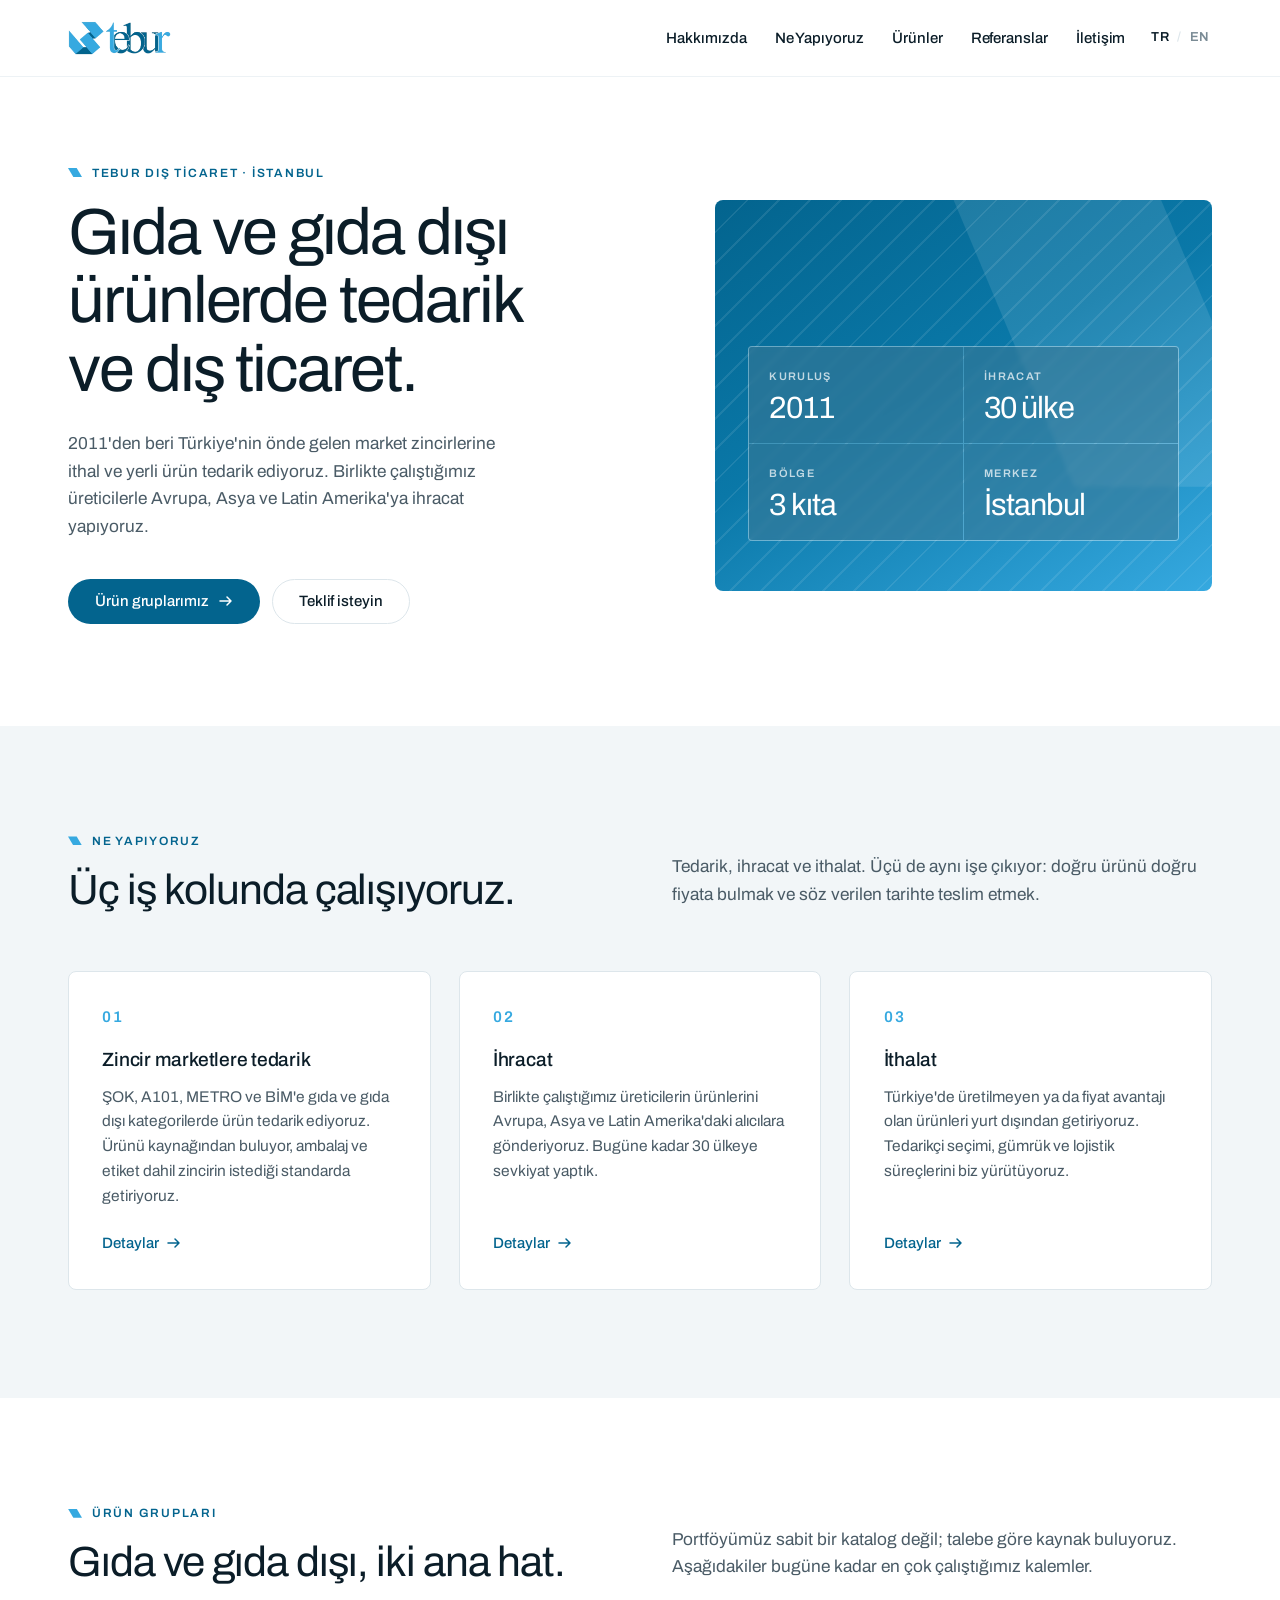
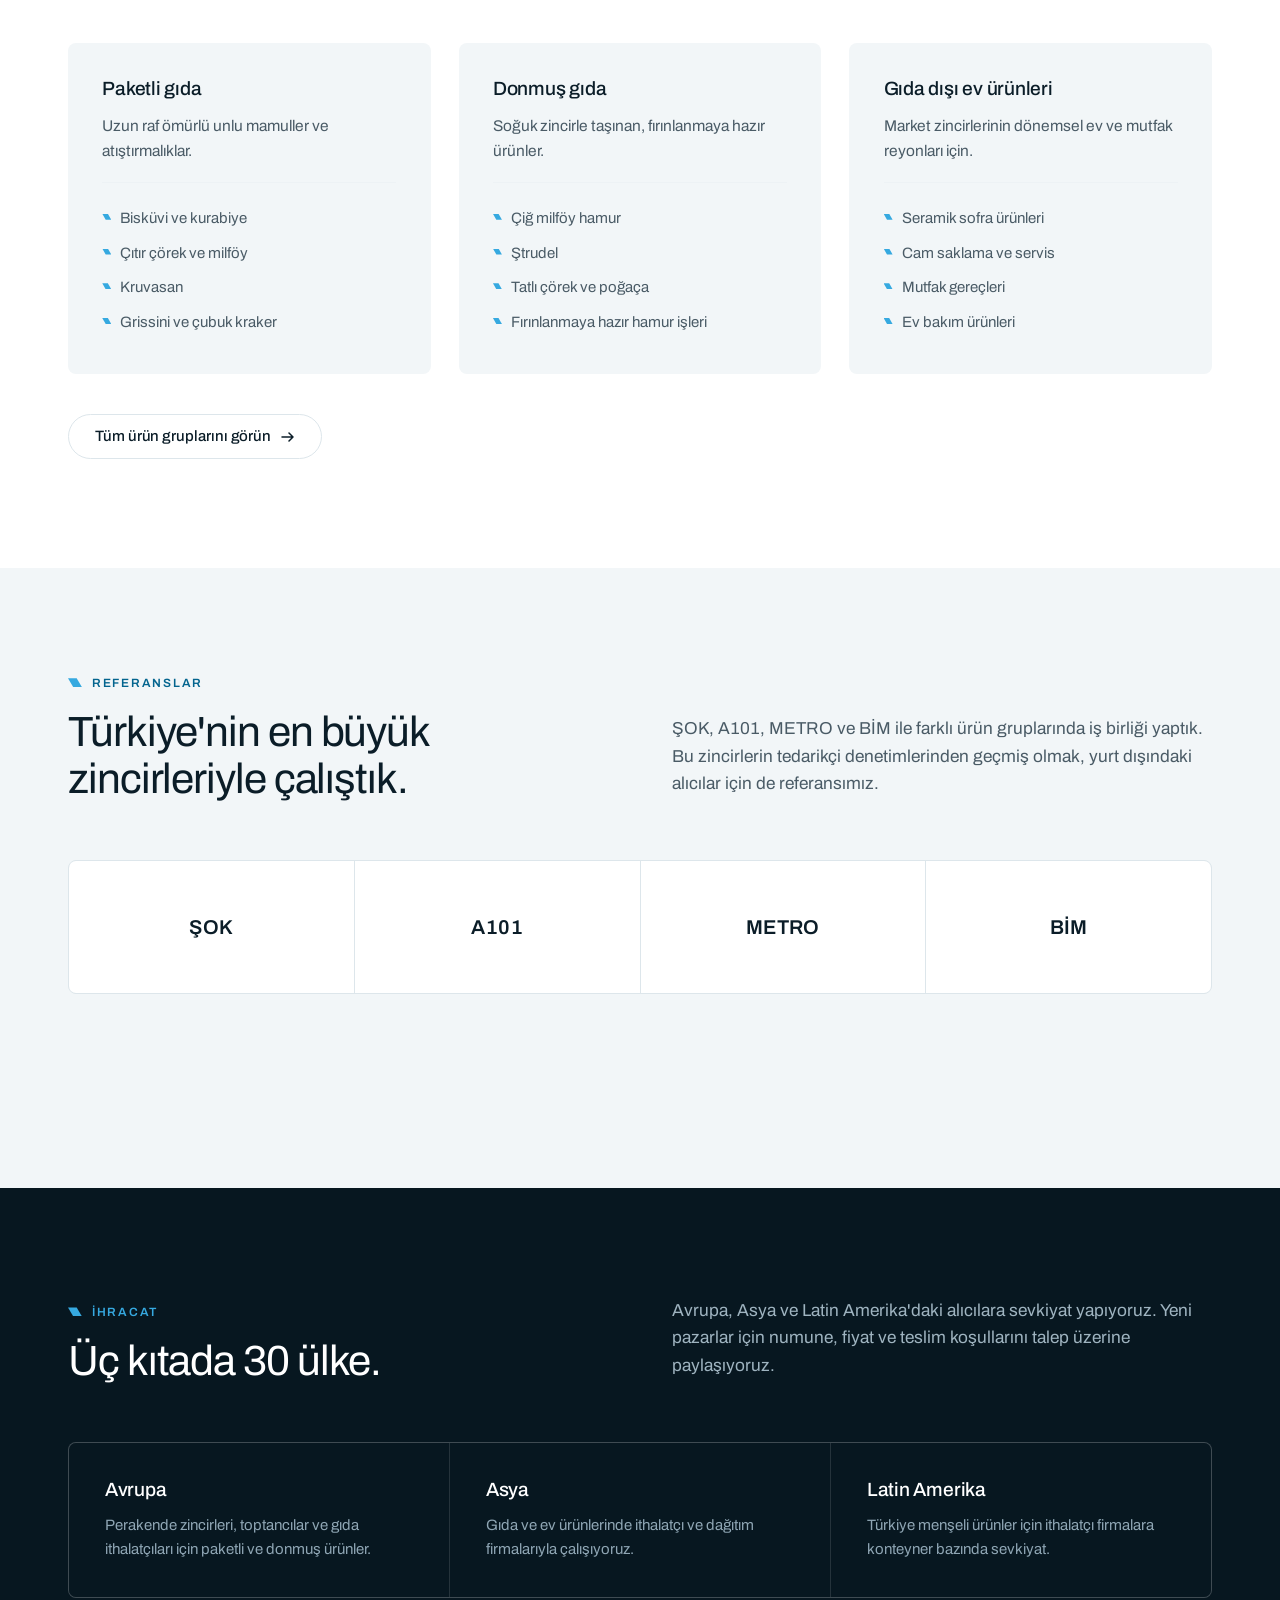
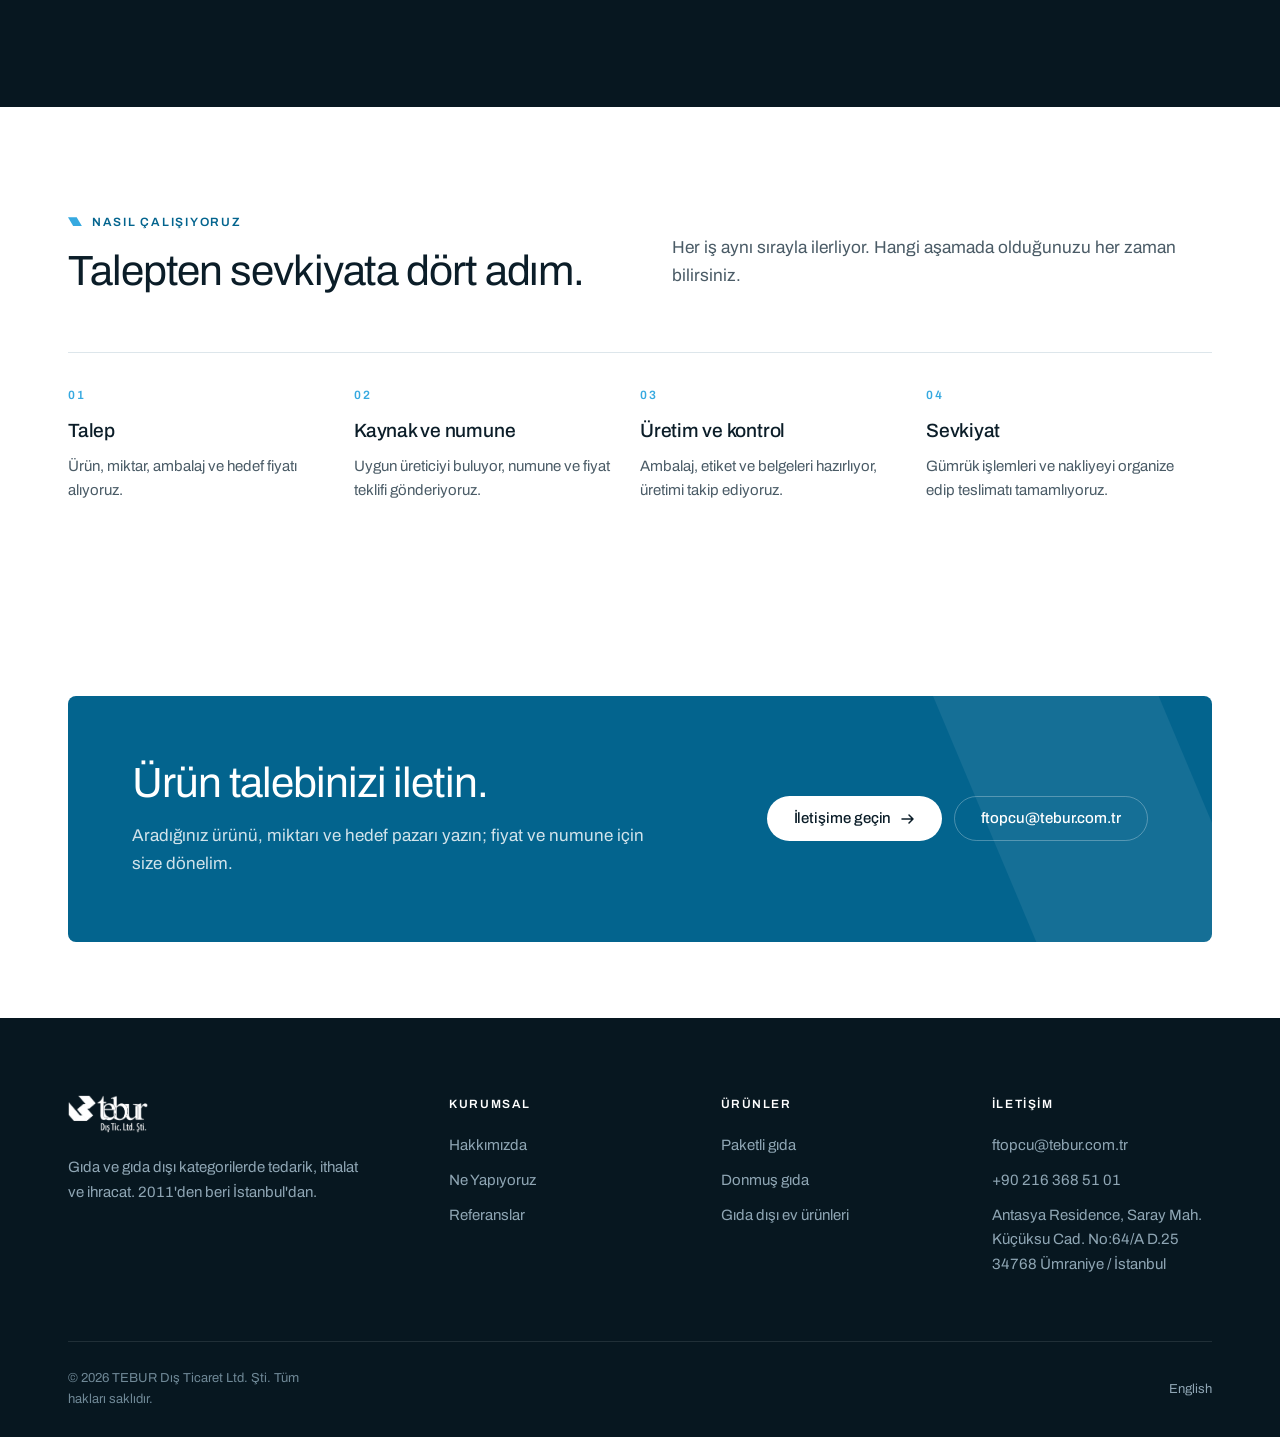
==== index.html @ 94c121f2 "TEBUR Dış Ticaret kurumsal web sitesi Türkçe ve İngilizce, 12 sayfalık statik site.  Co-Authored-By:" ====
<!DOCTYPE html>
<html lang="tr">
<head>
<meta charset="utf-8">
<meta name="viewport" content="width=device-width, initial-scale=1">
<title>TEBUR Dış Ticaret | Gıda ve Gıda Dışı Ürünlerde Tedarik ve İhracat</title>
<meta name="description" content="2011'den beri Türkiye'nin önde gelen market zincirlerine gıda ve gıda dışı ürün tedarik ediyor, üç kıtada 30 ülkeye ihracat yapıyoruz.">
<link rel="canonical" href="https://www.tebur.com.tr/">
<link rel="alternate" hreflang="tr" href="https://www.tebur.com.tr/">
<link rel="alternate" hreflang="en" href="https://www.tebur.com.tr/en/">
<link rel="alternate" hreflang="x-default" href="https://www.tebur.com.tr/">
<meta name="robots" content="index, follow">
<meta name="theme-color" content="#03648E">

<meta property="og:type" content="website">
<meta property="og:locale" content="tr_TR">
<meta property="og:locale:alternate" content="en_US">
<meta property="og:site_name" content="TEBUR Dış Ticaret">
<meta property="og:title" content="TEBUR Dış Ticaret | Gıda ve Gıda Dışı Ürünlerde Tedarik ve İhracat">
<meta property="og:description" content="Market zincirlerine ithal ve yerli ürün tedariki, üç kıtada 30 ülkeye ihracat.">
<meta property="og:url" content="https://www.tebur.com.tr/">
<meta property="og:image" content="https://www.tebur.com.tr/assets/img/mark.png">
<meta name="twitter:card" content="summary">

<link rel="icon" href="assets/img/favicon-32.png" sizes="32x32" type="image/png">
<link rel="apple-touch-icon" href="assets/img/apple-touch-icon.png">

<link rel="preconnect" href="https://fonts.googleapis.com">
<link rel="preconnect" href="https://fonts.gstatic.com" crossorigin>
<link href="https://fonts.googleapis.com/css2?family=Archivo:wght@300;400;500;600&display=swap" rel="stylesheet">
<link rel="stylesheet" href="assets/css/style.css">

<script type="application/ld+json">
{
  "@context": "https://schema.org",
  "@type": "Organization",
  "name": "TEBUR Dış Ticaret Ltd. Şti.",
  "alternateName": "TEBUR",
  "url": "https://www.tebur.com.tr/",
  "logo": "https://www.tebur.com.tr/assets/img/logo.png",
  "foundingDate": "2011",
  "description": "Gıda ve gıda dışı kategorilerde tedarik, ithalat ve ihracat yapan dış ticaret şirketi.",
  "email": "ftopcu@tebur.com.tr",
  "telephone": "+90 216 368 51 01",
  "faxNumber": "+90 216 368 51 02",
  "address": {
    "@type": "PostalAddress",
    "streetAddress": "Antasya Residence, Saray Mah. Küçüksu Cad. No:64/A D.25",
    "addressLocality": "Ümraniye",
    "addressRegion": "İstanbul",
    "postalCode": "34768",
    "addressCountry": "TR"
  },
  "areaServed": ["Europe", "Asia", "Latin America", "Turkey"],
  "knowsLanguage": ["tr", "en"]
}
</script>
</head>
<body>
<a class="skip-link" href="#main">İçeriğe geç</a>

<header class="site-header">
  <div class="container site-header__inner">
    <a class="brand" href="index.html" aria-label="TEBUR Dış Ticaret — ana sayfa">
      <img src="assets/img/logo-header.png" alt="TEBUR Dış Ticaret Ltd. Şti." width="793" height="262">
    </a>

    <nav class="nav" id="site-nav" aria-label="Ana menü">
      <ul class="nav__list">
        <li><a href="hakkimizda.html">Hakkımızda</a></li>
        <li><a href="ne-yapiyoruz.html">Ne Yapıyoruz</a></li>
        <li><a href="urunler.html">Ürünler</a></li>
        <li><a href="referanslar.html">Referanslar</a></li>
        <li><a href="iletisim.html">İletişim</a></li>
      </ul>
    </nav>

    <div class="header-actions">
      <div class="lang-switch">
        <a href="index.html" aria-current="true" hreflang="tr">TR</a>
        <span aria-hidden="true">/</span>
        <a href="en/index.html" hreflang="en">EN</a>
      </div>
      <button class="nav-toggle" type="button" aria-expanded="false" aria-controls="site-nav" aria-label="Menüyü aç">
        <span class="nav-toggle__bars" aria-hidden="true"></span>
      </button>
    </div>
  </div>
</header>

<main id="main">

  <!-- Hero: firmanın ne yaptığı tek cümlede + temel rakamlar -->
  <section class="hero">
    <div class="container hero__grid">
      <div>
        <p class="eyebrow">TEBUR Dış Ticaret · İstanbul</p>
        <h1 class="display hero__title">Gıda ve gıda dışı ürünlerde tedarik ve dış ticaret.</h1>
        <p class="lead hero__text">2011'den beri Türkiye'nin önde gelen market zincirlerine ithal ve yerli ürün tedarik ediyoruz. Birlikte çalıştığımız üreticilerle Avrupa, Asya ve Latin Amerika'ya ihracat yapıyoruz.</p>
        <div class="btn-row hero__actions">
          <a class="btn btn--primary" href="urunler.html">Ürün gruplarımız
            <svg width="14" height="14" viewBox="0 0 14 14" fill="none" aria-hidden="true"><path d="M1 7h11M8 3l4 4-4 4" stroke="currentColor" stroke-width="1.5" stroke-linecap="round" stroke-linejoin="round"/></svg>
          </a>
          <a class="btn btn--ghost" href="iletisim.html">Teklif isteyin</a>
        </div>
      </div>

      <div class="hero__panel">
        <div class="hero__panel-content">
          <dl class="panel-stats">
            <div><dt>Kuruluş</dt><dd>2011</dd></div>
            <div><dt>İhracat</dt><dd>30 ülke</dd></div>
            <div><dt>Bölge</dt><dd>3 kıta</dd></div>
            <div><dt>Merkez</dt><dd>İstanbul</dd></div>
          </dl>
        </div>
      </div>
    </div>
  </section>

  <!-- Ne yapıyoruz: iş modelini netleştirir -->
  <section class="section section--mist">
    <div class="container">
      <div class="split reveal">
        <div>
          <p class="eyebrow">Ne yapıyoruz</p>
          <h2 class="h2">Üç iş kolunda çalışıyoruz.</h2>
        </div>
        <p class="lead">Tedarik, ihracat ve ithalat. Üçü de aynı işe çıkıyor: doğru ürünü doğru fiyata bulmak ve söz verilen tarihte teslim etmek.</p>
      </div>

      <div class="grid grid--3 mt-xl reveal">
        <article class="card">
          <p class="card__index">01</p>
          <h3 class="h3">Zincir marketlere tedarik</h3>
          <p>ŞOK, A101, METRO ve BİM'e gıda ve gıda dışı kategorilerde ürün tedarik ediyoruz. Ürünü kaynağından buluyor, ambalaj ve etiket dahil zincirin istediği standarda getiriyoruz.</p>
          <a class="link-arrow" href="ne-yapiyoruz.html">Detaylar
            <svg width="14" height="14" viewBox="0 0 14 14" fill="none" aria-hidden="true"><path d="M1 7h11M8 3l4 4-4 4" stroke="currentColor" stroke-width="1.5" stroke-linecap="round" stroke-linejoin="round"/></svg>
          </a>
        </article>

        <article class="card">
          <p class="card__index">02</p>
          <h3 class="h3">İhracat</h3>
          <p>Birlikte çalıştığımız üreticilerin ürünlerini Avrupa, Asya ve Latin Amerika'daki alıcılara gönderiyoruz. Bugüne kadar 30 ülkeye sevkiyat yaptık.</p>
          <a class="link-arrow" href="ne-yapiyoruz.html">Detaylar
            <svg width="14" height="14" viewBox="0 0 14 14" fill="none" aria-hidden="true"><path d="M1 7h11M8 3l4 4-4 4" stroke="currentColor" stroke-width="1.5" stroke-linecap="round" stroke-linejoin="round"/></svg>
          </a>
        </article>

        <article class="card">
          <p class="card__index">03</p>
          <h3 class="h3">İthalat</h3>
          <p>Türkiye'de üretilmeyen ya da fiyat avantajı olan ürünleri yurt dışından getiriyoruz. Tedarikçi seçimi, gümrük ve lojistik süreçlerini biz yürütüyoruz.</p>
          <a class="link-arrow" href="ne-yapiyoruz.html">Detaylar
            <svg width="14" height="14" viewBox="0 0 14 14" fill="none" aria-hidden="true"><path d="M1 7h11M8 3l4 4-4 4" stroke="currentColor" stroke-width="1.5" stroke-linecap="round" stroke-linejoin="round"/></svg>
          </a>
        </article>
      </div>
    </div>
  </section>

  <!-- Ürün grupları: "ne satıyorsunuz" sorusunun cevabı -->
  <section class="section">
    <div class="container">
      <div class="split reveal">
        <div>
          <p class="eyebrow">Ürün grupları</p>
          <h2 class="h2">Gıda ve gıda dışı, iki ana hat.</h2>
        </div>
        <p class="lead">Portföyümüz sabit bir katalog değil; talebe göre kaynak buluyoruz. Aşağıdakiler bugüne kadar en çok çalıştığımız kalemler.</p>
      </div>

      <div class="grid grid--3 mt-xl reveal">
        <article class="card card--flat">
          <h3 class="h3">Paketli gıda</h3>
          <p>Uzun raf ömürlü unlu mamuller ve atıştırmalıklar.</p>
          <ul class="card__list">
            <li>Bisküvi ve kurabiye</li>
            <li>Çıtır çörek ve milföy</li>
            <li>Kruvasan</li>
            <li>Grissini ve çubuk kraker</li>
          </ul>
        </article>

        <article class="card card--flat">
          <h3 class="h3">Donmuş gıda</h3>
          <p>Soğuk zincirle taşınan, fırınlanmaya hazır ürünler.</p>
          <ul class="card__list">
            <li>Çiğ milföy hamur</li>
            <li>Ştrudel</li>
            <li>Tatlı çörek ve poğaça</li>
            <li>Fırınlanmaya hazır hamur işleri</li>
          </ul>
        </article>

        <article class="card card--flat">
          <h3 class="h3">Gıda dışı ev ürünleri</h3>
          <p>Market zincirlerinin dönemsel ev ve mutfak reyonları için.</p>
          <ul class="card__list">
            <li>Seramik sofra ürünleri</li>
            <li>Cam saklama ve servis</li>
            <li>Mutfak gereçleri</li>
            <li>Ev bakım ürünleri</li>
          </ul>
        </article>
      </div>

      <div class="btn-row mt-l reveal">
        <a class="btn btn--ghost" href="urunler.html">Tüm ürün gruplarını görün
          <svg width="14" height="14" viewBox="0 0 14 14" fill="none" aria-hidden="true"><path d="M1 7h11M8 3l4 4-4 4" stroke="currentColor" stroke-width="1.5" stroke-linecap="round" stroke-linejoin="round"/></svg>
        </a>
      </div>
    </div>
  </section>

  <!-- Referanslar: yabancı alıcının aradığı güven kanıtı -->
  <section class="section section--mist">
    <div class="container">
      <div class="split reveal">
        <div>
          <p class="eyebrow">Referanslar</p>
          <h2 class="h2">Türkiye'nin en büyük zincirleriyle çalıştık.</h2>
        </div>
        <p class="lead">ŞOK, A101, METRO ve BİM ile farklı ürün gruplarında iş birliği yaptık. Bu zincirlerin tedarikçi denetimlerinden geçmiş olmak, yurt dışındaki alıcılar için de referansımız.</p>
      </div>

      <!-- Logo dosyalarını assets/img/logos/ içine koyduğunuzda otomatik olarak görünür.
           Dosya yoksa markanın adı yazıyla gösterilir. -->
      <ul class="refs mt-xl reveal">
        <li><img src="assets/img/logos/sok.png" alt="ŞOK Marketler" onerror="this.hidden=true;this.nextElementSibling.hidden=false"><span class="refs__name" hidden>ŞOK</span></li>
        <li><img src="assets/img/logos/a101.png" alt="A101" onerror="this.hidden=true;this.nextElementSibling.hidden=false"><span class="refs__name" hidden>A101</span></li>
        <li><img src="assets/img/logos/metro.png" alt="METRO" onerror="this.hidden=true;this.nextElementSibling.hidden=false"><span class="refs__name" hidden>METRO</span></li>
        <li><img src="assets/img/logos/bim.png" alt="BİM" onerror="this.hidden=true;this.nextElementSibling.hidden=false"><span class="refs__name" hidden>BİM</span></li>
      </ul>

      <div class="btn-row mt-l reveal">
        <a class="btn btn--ghost" href="referanslar.html">Referanslarımız
          <svg width="14" height="14" viewBox="0 0 14 14" fill="none" aria-hidden="true"><path d="M1 7h11M8 3l4 4-4 4" stroke="currentColor" stroke-width="1.5" stroke-linecap="round" stroke-linejoin="round"/></svg>
        </a>
      </div>
    </div>
  </section>

  <!-- İhracat: coğrafi kapsam -->
  <section class="section section--night">
    <div class="container">
      <div class="split reveal">
        <div>
          <p class="eyebrow">İhracat</p>
          <h2 class="h2">Üç kıtada 30 ülke.</h2>
        </div>
        <p class="lead" style="color:#9FB4C0">Avrupa, Asya ve Latin Amerika'daki alıcılara sevkiyat yapıyoruz. Yeni pazarlar için numune, fiyat ve teslim koşullarını talep üzerine paylaşıyoruz.</p>
      </div>

      <ul class="regions mt-xl reveal">
        <li>
          <h3 class="h3">Avrupa</h3>
          <p>Perakende zincirleri, toptancılar ve gıda ithalatçıları için paketli ve donmuş ürünler.</p>
        </li>
        <li>
          <h3 class="h3">Asya</h3>
          <p>Gıda ve ev ürünlerinde ithalatçı ve dağıtım firmalarıyla çalışıyoruz.</p>
        </li>
        <li>
          <h3 class="h3">Latin Amerika</h3>
          <p>Türkiye menşeli ürünler için ithalatçı firmalara konteyner bazında sevkiyat.</p>
        </li>
      </ul>
    </div>
  </section>

  <!-- Nasıl çalışıyoruz: alıcı süreci bilmek ister -->
  <section class="section">
    <div class="container">
      <div class="split reveal">
        <div>
          <p class="eyebrow">Nasıl çalışıyoruz</p>
          <h2 class="h2">Talepten sevkiyata dört adım.</h2>
        </div>
        <p class="lead">Her iş aynı sırayla ilerliyor. Hangi aşamada olduğunuzu her zaman bilirsiniz.</p>
      </div>

      <ol class="steps mt-xl reveal">
        <li>
          <span class="steps__num">01</span>
          <h3 class="h3">Talep</h3>
          <p>Ürün, miktar, ambalaj ve hedef fiyatı alıyoruz.</p>
        </li>
        <li>
          <span class="steps__num">02</span>
          <h3 class="h3">Kaynak ve numune</h3>
          <p>Uygun üreticiyi buluyor, numune ve fiyat teklifi gönderiyoruz.</p>
        </li>
        <li>
          <span class="steps__num">03</span>
          <h3 class="h3">Üretim ve kontrol</h3>
          <p>Ambalaj, etiket ve belgeleri hazırlıyor, üretimi takip ediyoruz.</p>
        </li>
        <li>
          <span class="steps__num">04</span>
          <h3 class="h3">Sevkiyat</h3>
          <p>Gümrük işlemleri ve nakliyeyi organize edip teslimatı tamamlıyoruz.</p>
        </li>
      </ol>
    </div>
  </section>

  <!-- Kapanış: tek bir aksiyon -->
  <section class="section section--tight">
    <div class="container">
      <div class="cta reveal">
        <div>
          <h2 class="h2">Ürün talebinizi iletin.</h2>
          <p>Aradığınız ürünü, miktarı ve hedef pazarı yazın; fiyat ve numune için size dönelim.</p>
        </div>
        <div class="btn-row">
          <a class="btn btn--light" href="iletisim.html">İletişime geçin
            <svg width="14" height="14" viewBox="0 0 14 14" fill="none" aria-hidden="true"><path d="M1 7h11M8 3l4 4-4 4" stroke="currentColor" stroke-width="1.5" stroke-linecap="round" stroke-linejoin="round"/></svg>
          </a>
          <a class="btn btn--outline-light" href="mailto:ftopcu@tebur.com.tr">ftopcu@tebur.com.tr</a>
        </div>
      </div>
    </div>
  </section>

</main>

<footer class="site-footer">
  <div class="container">
    <div class="site-footer__grid">
      <div>
        <img class="footer-logo" src="assets/img/logo-white.png" alt="TEBUR Dış Ticaret Ltd. Şti." width="793" height="376">
        <p>Gıda ve gıda dışı kategorilerde tedarik, ithalat ve ihracat. 2011'den beri İstanbul'dan.</p>
      </div>

      <div>
        <h2>Kurumsal</h2>
        <ul class="footer-links">
          <li><a href="hakkimizda.html">Hakkımızda</a></li>
          <li><a href="ne-yapiyoruz.html">Ne Yapıyoruz</a></li>
          <li><a href="referanslar.html">Referanslar</a></li>
        </ul>
      </div>

      <div>
        <h2>Ürünler</h2>
        <ul class="footer-links">
          <li><a href="urunler.html#paketli-gida">Paketli gıda</a></li>
          <li><a href="urunler.html#donmus-gida">Donmuş gıda</a></li>
          <li><a href="urunler.html#gida-disi">Gıda dışı ev ürünleri</a></li>
        </ul>
      </div>

      <div>
        <h2>İletişim</h2>
        <ul class="footer-links">
          <li><a href="mailto:ftopcu@tebur.com.tr">ftopcu@tebur.com.tr</a></li>
          <li><a href="tel:+902163685101">+90 216 368 51 01</a></li>
          <li>Antasya Residence, Saray Mah.<br>Küçüksu Cad. No:64/A D.25<br>34768 Ümraniye / İstanbul</li>
        </ul>
      </div>
    </div>

    <div class="site-footer__bottom">
      <p>© <span id="yil">2026</span> TEBUR Dış Ticaret Ltd. Şti. Tüm hakları saklıdır.</p>
      <p><a href="en/index.html" hreflang="en" style="color:#8FA6B4">English</a></p>
    </div>
  </div>
</footer>

<script src="assets/js/main.js" defer></script>
<script>document.getElementById('yil').textContent = new Date().getFullYear();</script>
</body>
</html>
---- assets/css/style.css ----
/* ==========================================================================
   TEBUR Dış Ticaret — kurumsal web sitesi
   Tasarım sistemi / design system
   ========================================================================== */

/* --- Tokens ------------------------------------------------------------- */

:root {
  /* Marka renkleri logodan alınmıştır */
  --blue:      #36A9E0;   /* logo açık mavi */
  --deep:      #03648E;   /* logo koyu mavi */
  --deep-dark: #024E6F;
  --blue-soft: #E8F4FB;

  --ink:    #0B1D28;
  --body:   #4A5B66;
  --muted:  #7A8B95;

  --paper:  #FFFFFF;
  --mist:   #F2F6F8;
  --line:   #DDE6EB;
  --line-2: #EDF2F5;
  --night:  #071720;
  --night-2:#0E2532;

  --container: 1240px;
  --gutter: clamp(20px, 5vw, 48px);
  --section-y: clamp(72px, 8.5vw, 128px);

  --radius: 4px;
  --radius-lg: 8px;

  --ease: cubic-bezier(0.22, 0.61, 0.36, 1);
}

/* --- Reset -------------------------------------------------------------- */

*, *::before, *::after { box-sizing: border-box; }

html {
  -webkit-text-size-adjust: 100%;
  scroll-behavior: smooth;
  scroll-padding-top: 96px;
}

body {
  margin: 0;
  background: var(--paper);
  color: var(--body);
  font-family: 'Archivo', 'Helvetica Neue', Helvetica, Arial, sans-serif;
  font-size: 1.0625rem;
  line-height: 1.65;
  font-weight: 400;
  -webkit-font-smoothing: antialiased;
  -moz-osx-font-smoothing: grayscale;
  font-variant-numeric: tabular-nums;
}

img, svg, video { max-width: 100%; height: auto; display: block; }
[hidden] { display: none !important; }

h1, h2, h3, h4 {
  color: var(--ink);
  font-weight: 400;
  margin: 0;
  text-wrap: balance;
}

p { margin: 0; }
ul, ol { margin: 0; padding: 0; }

a { color: var(--deep); text-decoration: none; }
a:hover { color: var(--deep-dark); }

:focus-visible {
  outline: 2px solid var(--deep);
  outline-offset: 3px;
  border-radius: 2px;
}

::selection { background: var(--blue); color: #fff; }

.visually-hidden {
  position: absolute; width: 1px; height: 1px;
  padding: 0; margin: -1px; overflow: hidden;
  clip: rect(0 0 0 0); white-space: nowrap; border: 0;
}

.skip-link {
  position: absolute; left: var(--gutter); top: -100px;
  z-index: 200; background: var(--deep); color: #fff;
  padding: 12px 20px; border-radius: var(--radius);
  font-size: 0.9375rem; font-weight: 500;
  transition: top 0.2s var(--ease);
}
.skip-link:focus { top: 12px; color: #fff; }

/* --- Layout ------------------------------------------------------------- */

.container {
  width: 100%;
  max-width: var(--container);
  margin-inline: auto;
  padding-inline: var(--gutter);
}

.container--narrow { max-width: 880px; }

.section { padding-block: var(--section-y); }
.section--tight { padding-block: clamp(56px, 6vw, 88px); }
.section--mist { background: var(--mist); }
.section--night { background: var(--night); color: #9FB4C0; }
.section--night h2, .section--night h3 { color: #fff; }

.rule {
  height: 1px; border: 0; margin: 0;
  background: linear-gradient(90deg, var(--deep), var(--blue) 55%, rgba(54,169,224,0));
}

/* --- Tipografi ---------------------------------------------------------- */

.eyebrow {
  display: flex;
  align-items: center;
  gap: 10px;
  margin: 0 0 20px;
  color: var(--deep);
  font-size: 0.75rem;
  font-weight: 600;
  letter-spacing: 0.145em;
  text-transform: uppercase;
  line-height: 1;
}
.eyebrow::before {
  content: "";
  width: 14px; height: 9px;
  background: var(--blue);
  clip-path: polygon(0 0, 62% 0, 100% 100%, 38% 100%);
  flex: none;
}
.eyebrow--center { justify-content: center; }
.section--night .eyebrow { color: var(--blue); }

.display {
  font-size: clamp(2.45rem, 5.1vw, 4.25rem);
  line-height: 1.05;
  letter-spacing: -0.032em;
  font-weight: 400;
}

.h2 {
  font-size: clamp(1.9rem, 3.3vw, 2.9rem);
  line-height: 1.13;
  letter-spacing: -0.026em;
}

.h3 {
  font-size: clamp(1.2rem, 1.5vw, 1.375rem);
  line-height: 1.3;
  letter-spacing: -0.012em;
  font-weight: 500;
}

.h4 {
  font-size: 1.0625rem;
  line-height: 1.4;
  font-weight: 600;
  letter-spacing: -0.006em;
}

.lead {
  font-size: clamp(1.0625rem, 1.35vw, 1.1875rem);
  line-height: 1.6;
  color: var(--body);
}

.prose p + p { margin-top: 1.15em; }
.prose { max-width: 68ch; }

.text-center { text-align: center; }
.mt-s  { margin-top: 16px; }
.mt-m  { margin-top: 24px; }
.mt-l  { margin-top: 40px; }
.mt-xl { margin-top: 56px; }

/* Bölüm başlığı: sola başlık, sağa açıklama */
.split {
  display: grid;
  grid-template-columns: minmax(0, 1fr) minmax(0, 1fr);
  gap: clamp(28px, 5vw, 80px);
  align-items: end;
}
.split > :last-child { padding-bottom: 6px; }
/* Sağ sütun uzun metinse başlığı yukarı hizala */
.split--top { align-items: start; }
.split--top > :last-child { padding-bottom: 0; }

.intro-center {
  max-width: 760px;
  margin-inline: auto;
  text-align: center;
}

/* --- Butonlar ----------------------------------------------------------- */

.btn {
  display: inline-flex;
  align-items: center;
  gap: 10px;
  padding: 14px 26px;
  border: 1px solid transparent;
  border-radius: 999px;
  font-size: 0.9375rem;
  font-weight: 500;
  letter-spacing: -0.005em;
  line-height: 1;
  cursor: pointer;
  transition: background-color 0.22s var(--ease), color 0.22s var(--ease),
              border-color 0.22s var(--ease), transform 0.22s var(--ease);
}
.btn svg { flex: none; transition: transform 0.25s var(--ease); }
.btn:hover svg { transform: translateX(3px); }

.btn--primary { background: var(--deep); color: #fff; }
.btn--primary:hover { background: var(--deep-dark); color: #fff; }

.btn--ghost { border-color: var(--line); color: var(--ink); background: transparent; }
.btn--ghost:hover { border-color: var(--deep); color: var(--deep); }

.btn--light { background: #fff; color: var(--ink); }
.btn--light:hover { background: var(--blue-soft); color: var(--deep); }

.btn--outline-light { border-color: rgba(255,255,255,0.28); color: #fff; }
.btn--outline-light:hover { border-color: #fff; color: #fff; background: rgba(255,255,255,0.06); }

.btn-row { display: flex; flex-wrap: wrap; gap: 12px; }

.link-arrow {
  display: inline-flex;
  align-items: center;
  gap: 8px;
  font-size: 0.9375rem;
  font-weight: 500;
  color: var(--deep);
}
.link-arrow svg { transition: transform 0.25s var(--ease); }
.link-arrow:hover svg { transform: translateX(4px); }

/* --- Header ------------------------------------------------------------- */

.site-header {
  position: sticky;
  top: 0;
  z-index: 100;
  background: rgba(255,255,255,0.92);
  backdrop-filter: saturate(180%) blur(12px);
  -webkit-backdrop-filter: saturate(180%) blur(12px);
  border-bottom: 1px solid var(--line-2);
}

.site-header__inner {
  display: flex;
  align-items: center;
  gap: 24px;
  height: 76px;
}

.brand { flex: none; display: block; line-height: 0; }
.brand img { height: 34px; width: auto; }

.nav { margin-left: auto; }
.nav__list {
  display: flex;
  align-items: center;
  gap: clamp(18px, 2.2vw, 34px);
  list-style: none;
}
.nav__list a {
  position: relative;
  display: block;
  padding-block: 6px;
  color: var(--ink);
  font-size: 0.9375rem;
  font-weight: 500;
  letter-spacing: -0.005em;
}
.nav__list a::after {
  content: "";
  position: absolute;
  left: 0; right: 0; bottom: -2px;
  height: 2px;
  background: var(--blue);
  transform: scaleX(0);
  transform-origin: left;
  transition: transform 0.28s var(--ease);
}
.nav__list a:hover::after,
.nav__list a[aria-current="page"]::after { transform: scaleX(1); }
.nav__list a[aria-current="page"] { color: var(--deep); }

.header-actions {
  display: flex;
  align-items: center;
  gap: 16px;
  flex: none;
}

.lang-switch {
  display: flex;
  align-items: center;
  gap: 6px;
  font-size: 0.8125rem;
  font-weight: 600;
  letter-spacing: 0.04em;
}
.lang-switch a { color: var(--muted); padding: 4px 2px; }
.lang-switch a:hover { color: var(--deep); }
.lang-switch [aria-current="true"] { color: var(--ink); }
.lang-switch span { color: var(--line); }

.nav-toggle {
  display: none;
  width: 42px; height: 42px;
  align-items: center;
  justify-content: center;
  border: 1px solid var(--line);
  border-radius: var(--radius);
  background: transparent;
  cursor: pointer;
}
.nav-toggle__bars, .nav-toggle__bars::before, .nav-toggle__bars::after {
  display: block;
  width: 17px; height: 1.5px;
  background: var(--ink);
  transition: transform 0.28s var(--ease), opacity 0.2s var(--ease);
}
.nav-toggle__bars { position: relative; }
.nav-toggle__bars::before, .nav-toggle__bars::after { content: ""; position: absolute; left: 0; }
.nav-toggle__bars::before { top: -5.5px; }
.nav-toggle__bars::after  { top: 5.5px; }
.nav-toggle[aria-expanded="true"] .nav-toggle__bars { background: transparent; }
.nav-toggle[aria-expanded="true"] .nav-toggle__bars::before { transform: translateY(5.5px) rotate(45deg); }
.nav-toggle[aria-expanded="true"] .nav-toggle__bars::after  { transform: translateY(-5.5px) rotate(-45deg); }

/* --- Hero --------------------------------------------------------------- */

.hero {
  position: relative;
  padding-block: clamp(56px, 7vw, 104px) clamp(64px, 8vw, 112px);
  overflow: hidden;
}

.hero__grid {
  display: grid;
  grid-template-columns: minmax(0, 1.08fr) minmax(0, 0.92fr);
  gap: clamp(40px, 5vw, 72px);
  align-items: center;
}

.hero__title { max-width: 15ch; }
.hero__text { margin-top: 26px; max-width: 46ch; }
.hero__actions { margin-top: 38px; }

/* Logodaki chevron geometrisinden türetilmiş dekoratif panel */
.hero__panel {
  position: relative;
  aspect-ratio: 4 / 3.15;
  border-radius: var(--radius-lg);
  background: linear-gradient(152deg, var(--deep) 0%, #0A78A8 46%, var(--blue) 100%);
  overflow: hidden;
  display: flex;
  align-items: flex-end;
  padding: clamp(24px, 2.6vw, 38px);
}
.hero__panel::before {
  content: "";
  position: absolute;
  inset: 0;
  background-image:
    repeating-linear-gradient(135deg,
      rgba(255,255,255,0.09) 0px, rgba(255,255,255,0.09) 2px,
      rgba(255,255,255,0) 2px, rgba(255,255,255,0) 22px);
}
.hero__panel::after {
  content: "";
  position: absolute;
  right: -14%;
  top: -18%;
  width: 72%;
  aspect-ratio: 1;
  background: rgba(255,255,255,0.10);
  clip-path: polygon(0 0, 58% 0, 100% 100%, 42% 100%);
}
.hero__panel-content { position: relative; z-index: 1; width: 100%; }

.panel-stats {
  list-style: none;
  display: grid;
  grid-template-columns: repeat(2, minmax(0, 1fr));
  gap: 1px;
  background: rgba(255,255,255,0.22);
  border: 1px solid rgba(255,255,255,0.22);
  border-radius: var(--radius);
  overflow: hidden;
}
.panel-stats > div {
  background: rgba(3, 80, 116, 0.42);
  backdrop-filter: blur(2px);
  padding: 20px 20px 18px;
}
.panel-stats dt {
  font-size: 0.6875rem;
  font-weight: 600;
  letter-spacing: 0.12em;
  text-transform: uppercase;
  color: rgba(255,255,255,0.72);
}
.panel-stats dd {
  margin: 6px 0 0;
  font-size: clamp(1.5rem, 2.4vw, 2rem);
  line-height: 1.1;
  letter-spacing: -0.03em;
  color: #fff;
}

/* --- İstatistik şeridi -------------------------------------------------- */

.stat-band {
  display: grid;
  grid-template-columns: repeat(4, minmax(0, 1fr));
  border-top: 1px solid var(--line);
  border-bottom: 1px solid var(--line);
}
.stat-band > div {
  padding: clamp(28px, 3.4vw, 44px) clamp(18px, 2.4vw, 32px);
  border-left: 1px solid var(--line);
}
.stat-band > div:first-child { border-left: 0; padding-left: 0; }
.stat__value {
  display: block;
  font-size: clamp(1.9rem, 3vw, 2.6rem);
  line-height: 1;
  letter-spacing: -0.035em;
  color: var(--ink);
}
.stat__label {
  display: block;
  margin-top: 10px;
  font-size: 0.875rem;
  line-height: 1.45;
  color: var(--body);
}

/* --- Grid & kartlar ----------------------------------------------------- */

.grid { display: grid; gap: clamp(20px, 2.2vw, 28px); }
.grid--2 { grid-template-columns: repeat(2, minmax(0, 1fr)); }
.grid--3 { grid-template-columns: repeat(3, minmax(0, 1fr)); }
.grid--4 { grid-template-columns: repeat(4, minmax(0, 1fr)); }

.card {
  position: relative;
  display: flex;
  flex-direction: column;
  padding: clamp(26px, 2.6vw, 38px);
  background: var(--paper);
  border: 1px solid var(--line);
  border-radius: var(--radius-lg);
  transition: border-color 0.28s var(--ease), transform 0.28s var(--ease);
}
.card:hover { border-color: var(--blue); }
a.card:hover { transform: translateY(-3px); }
.card__index {
  font-size: 0.75rem;
  font-weight: 600;
  letter-spacing: 0.13em;
  color: var(--blue);
  margin-bottom: 18px;
}
.card .h3 { margin-bottom: 12px; }
.card p { font-size: 0.9688rem; line-height: 1.6; }
.card .link-arrow { margin-top: auto; padding-top: 22px; }

.card--flat { background: var(--mist); border-color: transparent; }
.card--flat:hover { border-color: var(--line); }

/* Ürün kategorisi listesi */
.card__list {
  list-style: none;
  margin-top: 18px;
  padding-top: 18px;
  border-top: 1px solid var(--line-2);
  font-size: 0.9375rem;
  color: var(--body);
}
.card__list li { padding: 5px 0 5px 18px; position: relative; }
.card__list li::before {
  content: "";
  position: absolute;
  left: 0; top: 13px;
  width: 9px; height: 6px;
  background: var(--blue);
  clip-path: polygon(0 0, 62% 0, 100% 100%, 38% 100%);
}

/* --- Süreç adımları ----------------------------------------------------- */

.steps {
  list-style: none;
  display: grid;
  grid-template-columns: repeat(4, minmax(0, 1fr));
  gap: 0;
  border-top: 1px solid var(--line);
}
.steps li {
  padding: 32px clamp(18px, 2vw, 30px) 8px 0;
  border-top: 2px solid transparent;
  margin-top: -1px;
  transition: border-color 0.3s var(--ease);
}
.steps li:hover { border-top-color: var(--blue); }
.steps__num {
  display: block;
  font-size: 0.75rem;
  font-weight: 600;
  letter-spacing: 0.13em;
  color: var(--blue);
  margin-bottom: 14px;
}
.steps h3 { margin-bottom: 10px; }
.steps p { font-size: 0.9375rem; line-height: 1.6; }

/* --- Referans logoları -------------------------------------------------- */

.refs {
  list-style: none;
  display: grid;
  grid-template-columns: repeat(4, minmax(0, 1fr));
  border: 1px solid var(--line);
  border-radius: var(--radius-lg);
  overflow: hidden;
  background: var(--line);
  gap: 1px;
}
.refs li {
  background: var(--paper);
  min-height: 132px;
  display: flex;
  align-items: center;
  justify-content: center;
  padding: 28px 24px;
  transition: background-color 0.28s var(--ease);
}
.refs li:hover { background: var(--mist); }
.refs img {
  max-height: 46px;
  width: auto;
  object-fit: contain;
  filter: grayscale(1);
  opacity: 0.72;
  transition: filter 0.28s var(--ease), opacity 0.28s var(--ease);
}
.refs li:hover img { filter: grayscale(0); opacity: 1; }
/* Logo dosyası yoksa markanın adı tipografik olarak görünür */
.refs__name {
  font-size: 1.25rem;
  font-weight: 600;
  letter-spacing: 0.02em;
  color: var(--ink);
}

/* --- Bölge / ihracat ---------------------------------------------------- */

.regions {
  list-style: none;
  display: grid;
  grid-template-columns: repeat(3, minmax(0, 1fr));
  gap: 1px;
  background: rgba(255,255,255,0.12);
  border: 1px solid rgba(255,255,255,0.12);
  border-radius: var(--radius-lg);
  overflow: hidden;
}
.regions li { background: var(--night); padding: clamp(26px, 2.8vw, 36px); }
.regions h3 { margin-bottom: 10px; }
.regions p { font-size: 0.9375rem; line-height: 1.6; color: #8FA6B4; }

/* --- Değerler / madde listesi ------------------------------------------- */

.value-list { list-style: none; }
.value-list li {
  padding: 26px 0;
  border-top: 1px solid var(--line);
  display: grid;
  grid-template-columns: minmax(0, 260px) minmax(0, 1fr);
  gap: clamp(20px, 3vw, 48px);
  align-items: start;
}
.value-list li:last-child { border-bottom: 1px solid var(--line); }
.value-list h3 { letter-spacing: -0.01em; }
.value-list p { font-size: 0.9688rem; }

/* --- İletişim ----------------------------------------------------------- */

.contact-grid {
  display: grid;
  grid-template-columns: minmax(0, 1fr) minmax(0, 1fr);
  gap: clamp(32px, 5vw, 72px);
}

.detail-list { margin: 0; }
.detail-list > div {
  padding: 20px 0;
  border-top: 1px solid var(--line);
  display: grid;
  grid-template-columns: minmax(0, 140px) minmax(0, 1fr);
  gap: 20px;
  align-items: baseline;
}
.detail-list > div:last-child { border-bottom: 1px solid var(--line); }
.detail-list dt {
  font-size: 0.75rem;
  font-weight: 600;
  letter-spacing: 0.12em;
  text-transform: uppercase;
  color: var(--muted);
}
.detail-list dd { margin: 0; color: var(--ink); font-size: 1rem; line-height: 1.55; }
.detail-list a { color: var(--ink); border-bottom: 1px solid var(--line); }
.detail-list a:hover { color: var(--deep); border-color: var(--deep); }

.form-grid { display: grid; gap: 18px; }
.field label {
  display: block;
  margin-bottom: 8px;
  font-size: 0.8125rem;
  font-weight: 600;
  letter-spacing: 0.04em;
  color: var(--ink);
}
.field input, .field textarea, .field select {
  width: 100%;
  padding: 13px 15px;
  font: inherit;
  font-size: 0.9688rem;
  color: var(--ink);
  background: var(--paper);
  border: 1px solid var(--line);
  border-radius: var(--radius);
  transition: border-color 0.2s var(--ease), box-shadow 0.2s var(--ease);
}
.field textarea { min-height: 150px; resize: vertical; }
.field input:focus, .field textarea:focus, .field select:focus {
  outline: none;
  border-color: var(--deep);
  box-shadow: 0 0 0 3px rgba(3, 100, 142, 0.12);
}
.field-note { font-size: 0.8125rem; color: var(--muted); line-height: 1.5; }

.map-embed {
  border: 1px solid var(--line);
  border-radius: var(--radius-lg);
  overflow: hidden;
  line-height: 0;
}
.map-embed iframe { width: 100%; height: 380px; border: 0; display: block; }

/* --- CTA bandı ---------------------------------------------------------- */

.cta {
  position: relative;
  background: var(--deep);
  color: #fff;
  border-radius: var(--radius-lg);
  padding: clamp(40px, 5vw, 68px);
  overflow: hidden;
  display: grid;
  grid-template-columns: minmax(0, 1fr) auto;
  gap: clamp(24px, 4vw, 56px);
  align-items: center;
}
.cta::after {
  content: "";
  position: absolute;
  right: -6%; top: -40%;
  width: 34%; aspect-ratio: 1;
  background: rgba(255,255,255,0.07);
  clip-path: polygon(0 0, 58% 0, 100% 100%, 42% 100%);
}
.cta h2 { color: #fff; position: relative; z-index: 1; }
.cta p { margin-top: 14px; color: rgba(255,255,255,0.82); position: relative; z-index: 1; max-width: 52ch; }
.cta .btn-row { position: relative; z-index: 1; }

/* --- Sayfa başlığı ------------------------------------------------------ */

.page-head {
  padding-block: clamp(48px, 6vw, 84px) clamp(40px, 5vw, 64px);
  border-bottom: 1px solid var(--line);
}
.page-head__title { max-width: 18ch; }
.page-head .lead { margin-top: 22px; max-width: 56ch; }

.breadcrumb {
  list-style: none;
  display: flex;
  flex-wrap: wrap;
  gap: 8px;
  margin-bottom: 22px;
  font-size: 0.8125rem;
  color: var(--muted);
}
.breadcrumb a { color: var(--muted); }
.breadcrumb a:hover { color: var(--deep); }
.breadcrumb li + li::before { content: "/"; margin-right: 8px; color: var(--line); }

/* --- Footer ------------------------------------------------------------- */

.site-footer {
  background: var(--night);
  color: #8FA6B4;
  padding-block: clamp(56px, 6vw, 84px) 0;
  font-size: 0.9375rem;
}
.site-footer__grid {
  display: grid;
  grid-template-columns: minmax(0, 1.5fr) repeat(3, minmax(0, 1fr));
  gap: clamp(28px, 4vw, 56px);
}
.site-footer img.footer-logo { height: 38px; width: auto; margin-bottom: 22px; }
.site-footer p { line-height: 1.65; max-width: 34ch; }
.site-footer h2 {
  font-size: 0.75rem;
  font-weight: 600;
  letter-spacing: 0.13em;
  text-transform: uppercase;
  color: #fff;
  margin-bottom: 18px;
}
.footer-links { list-style: none; }
.footer-links li + li { margin-top: 10px; }
.footer-links a { color: #8FA6B4; }
.footer-links a:hover { color: #fff; }

.site-footer__bottom {
  margin-top: clamp(44px, 5vw, 64px);
  padding-block: 26px;
  border-top: 1px solid rgba(255,255,255,0.10);
  display: flex;
  flex-wrap: wrap;
  gap: 12px 24px;
  justify-content: space-between;
  align-items: center;
  font-size: 0.8125rem;
  color: #6F8896;
}

/* --- Giriş animasyonu --------------------------------------------------- */

.reveal {
  opacity: 0;
  transform: translateY(16px);
  transition: opacity 0.7s var(--ease), transform 0.7s var(--ease);
}
.reveal.is-visible { opacity: 1; transform: none; }

@media (prefers-reduced-motion: reduce) {
  html { scroll-behavior: auto; }
  .reveal { opacity: 1; transform: none; transition: none; }
  *, *::before, *::after { animation-duration: 0.01ms !important; transition-duration: 0.01ms !important; }
}

/* --- Responsive --------------------------------------------------------- */

@media (max-width: 1080px) {
  .hero__grid { grid-template-columns: 1fr; gap: 44px; }
  .hero__panel { aspect-ratio: 16 / 8; }
  .hero__title { max-width: 18ch; }
  .site-footer__grid { grid-template-columns: repeat(2, minmax(0, 1fr)); }
  .site-footer__grid > :first-child { grid-column: 1 / -1; }
}

@media (max-width: 900px) {
  .site-header__inner { height: 68px; }
  .brand img { height: 29px; }
  .nav-toggle { display: inline-flex; order: 3; }
  .nav {
    position: fixed;
    inset: 68px 0 auto;
    background: var(--paper);
    border-bottom: 1px solid var(--line);
    padding: 8px var(--gutter) 28px;
    transform: translateY(-8px);
    opacity: 0;
    visibility: hidden;
    transition: opacity 0.25s var(--ease), transform 0.25s var(--ease), visibility 0.25s;
    max-height: calc(100dvh - 68px);
    overflow-y: auto;
  }
  .nav.is-open { opacity: 1; visibility: visible; transform: none; }
  .nav__list { flex-direction: column; align-items: stretch; gap: 0; }
  .nav__list li { border-bottom: 1px solid var(--line-2); }
  .nav__list a { padding: 16px 0; font-size: 1.0625rem; }
  .nav__list a::after { display: none; }
  .header-actions { margin-left: auto; }
  .grid--3, .grid--4 { grid-template-columns: repeat(2, minmax(0, 1fr)); }
  .steps { grid-template-columns: repeat(2, minmax(0, 1fr)); }
  .steps li { border-top: 1px solid var(--line); padding-right: 20px; }
  .regions { grid-template-columns: 1fr; }
  .split { grid-template-columns: 1fr; align-items: start; gap: 22px; }
  .split > :last-child { padding-bottom: 0; }
  .contact-grid { grid-template-columns: 1fr; }
  .stat-band { grid-template-columns: repeat(2, minmax(0, 1fr)); }
  .stat-band > div { border-left: 0; padding-left: 0; padding-right: 20px; }
  .stat-band > div:nth-child(n+3) { border-top: 1px solid var(--line); }
  .cta { grid-template-columns: 1fr; }
}

@media (max-width: 640px) {
  body { font-size: 1rem; }
  .grid--2, .grid--3, .grid--4 { grid-template-columns: 1fr; }
  .refs { grid-template-columns: repeat(2, minmax(0, 1fr)); }
  .steps { grid-template-columns: 1fr; }
  .value-list li { grid-template-columns: 1fr; gap: 10px; }
  .detail-list > div { grid-template-columns: 1fr; gap: 6px; }
  .stat-band { grid-template-columns: 1fr; }
  .stat-band > div { border-left: 0; padding-left: 0; }
  .stat-band > div + div { border-top: 1px solid var(--line); }
  .hero__panel { aspect-ratio: auto; }
  .panel-stats { grid-template-columns: 1fr; }
  .btn { width: 100%; justify-content: center; }
  .btn-row { flex-direction: column; align-items: stretch; }
}

@media print {
  .site-header, .site-footer, .cta, .nav-toggle { display: none; }
  body { color: #000; }
}
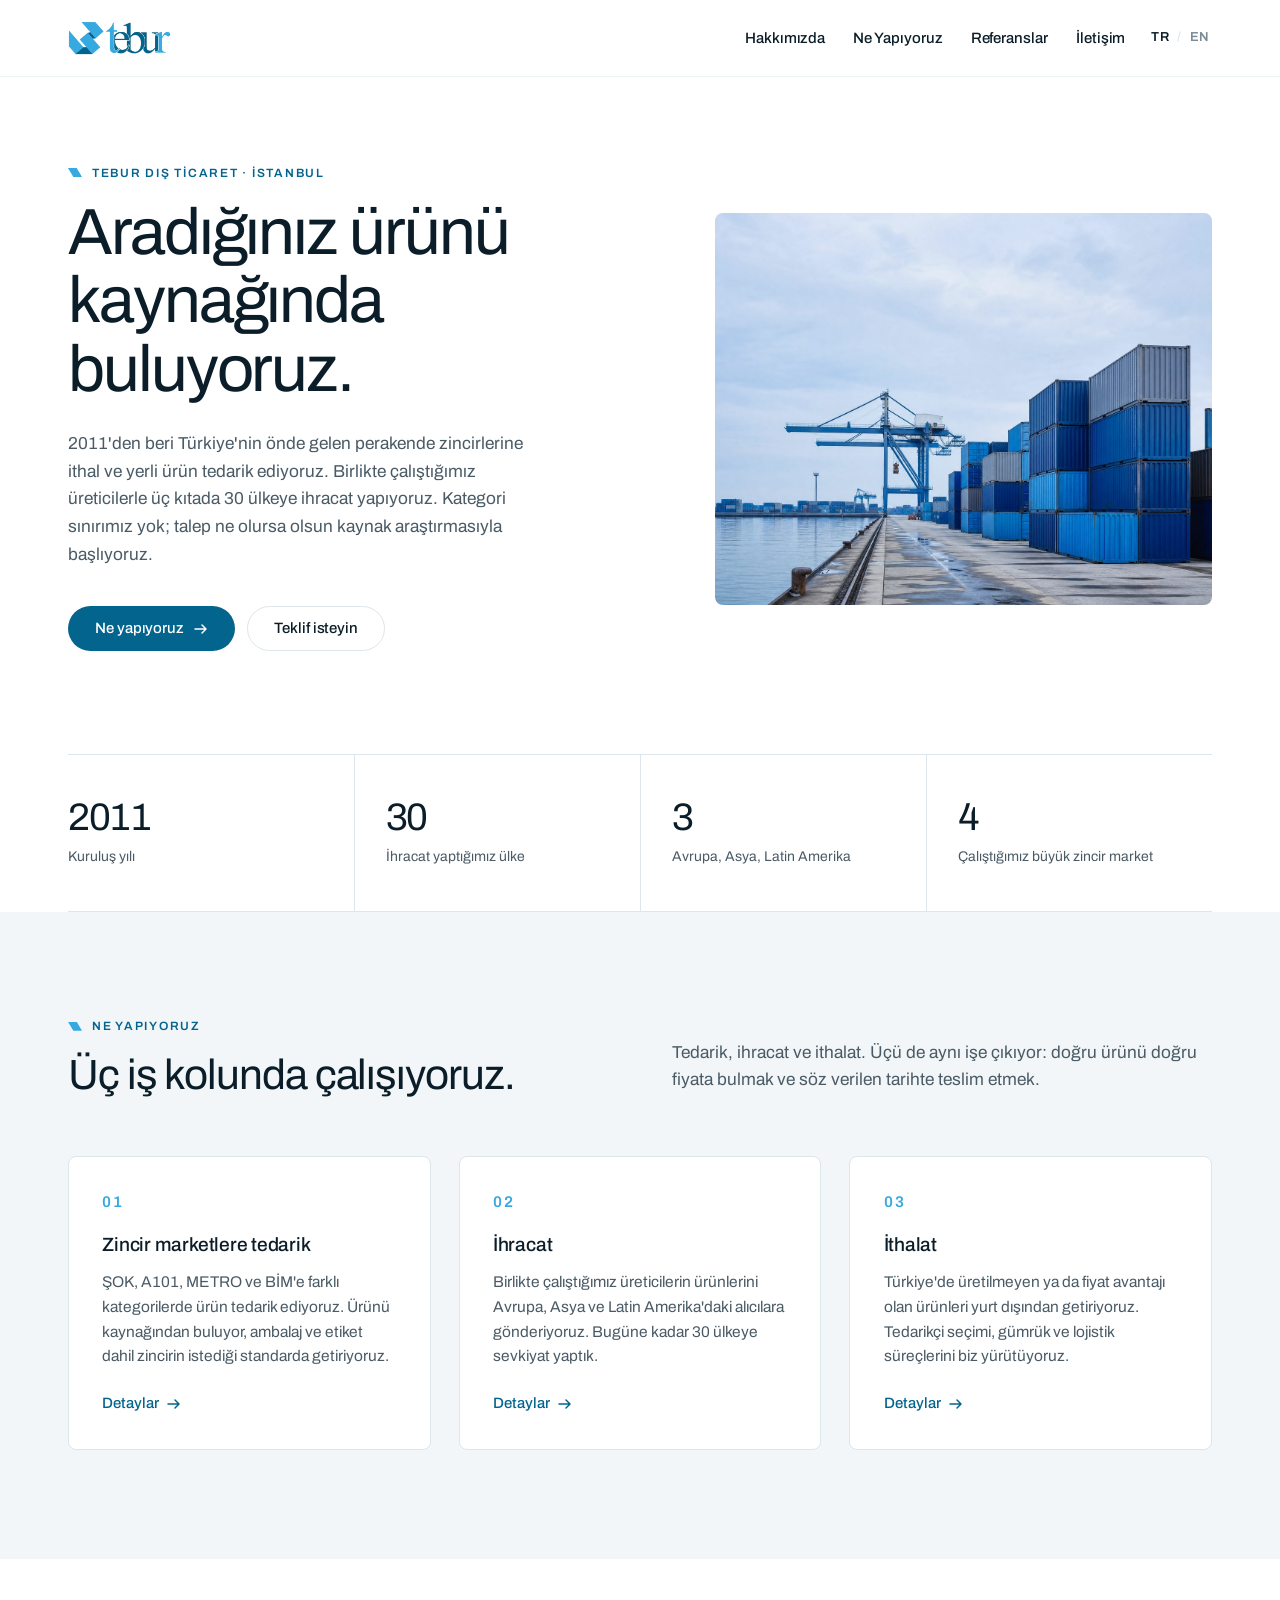
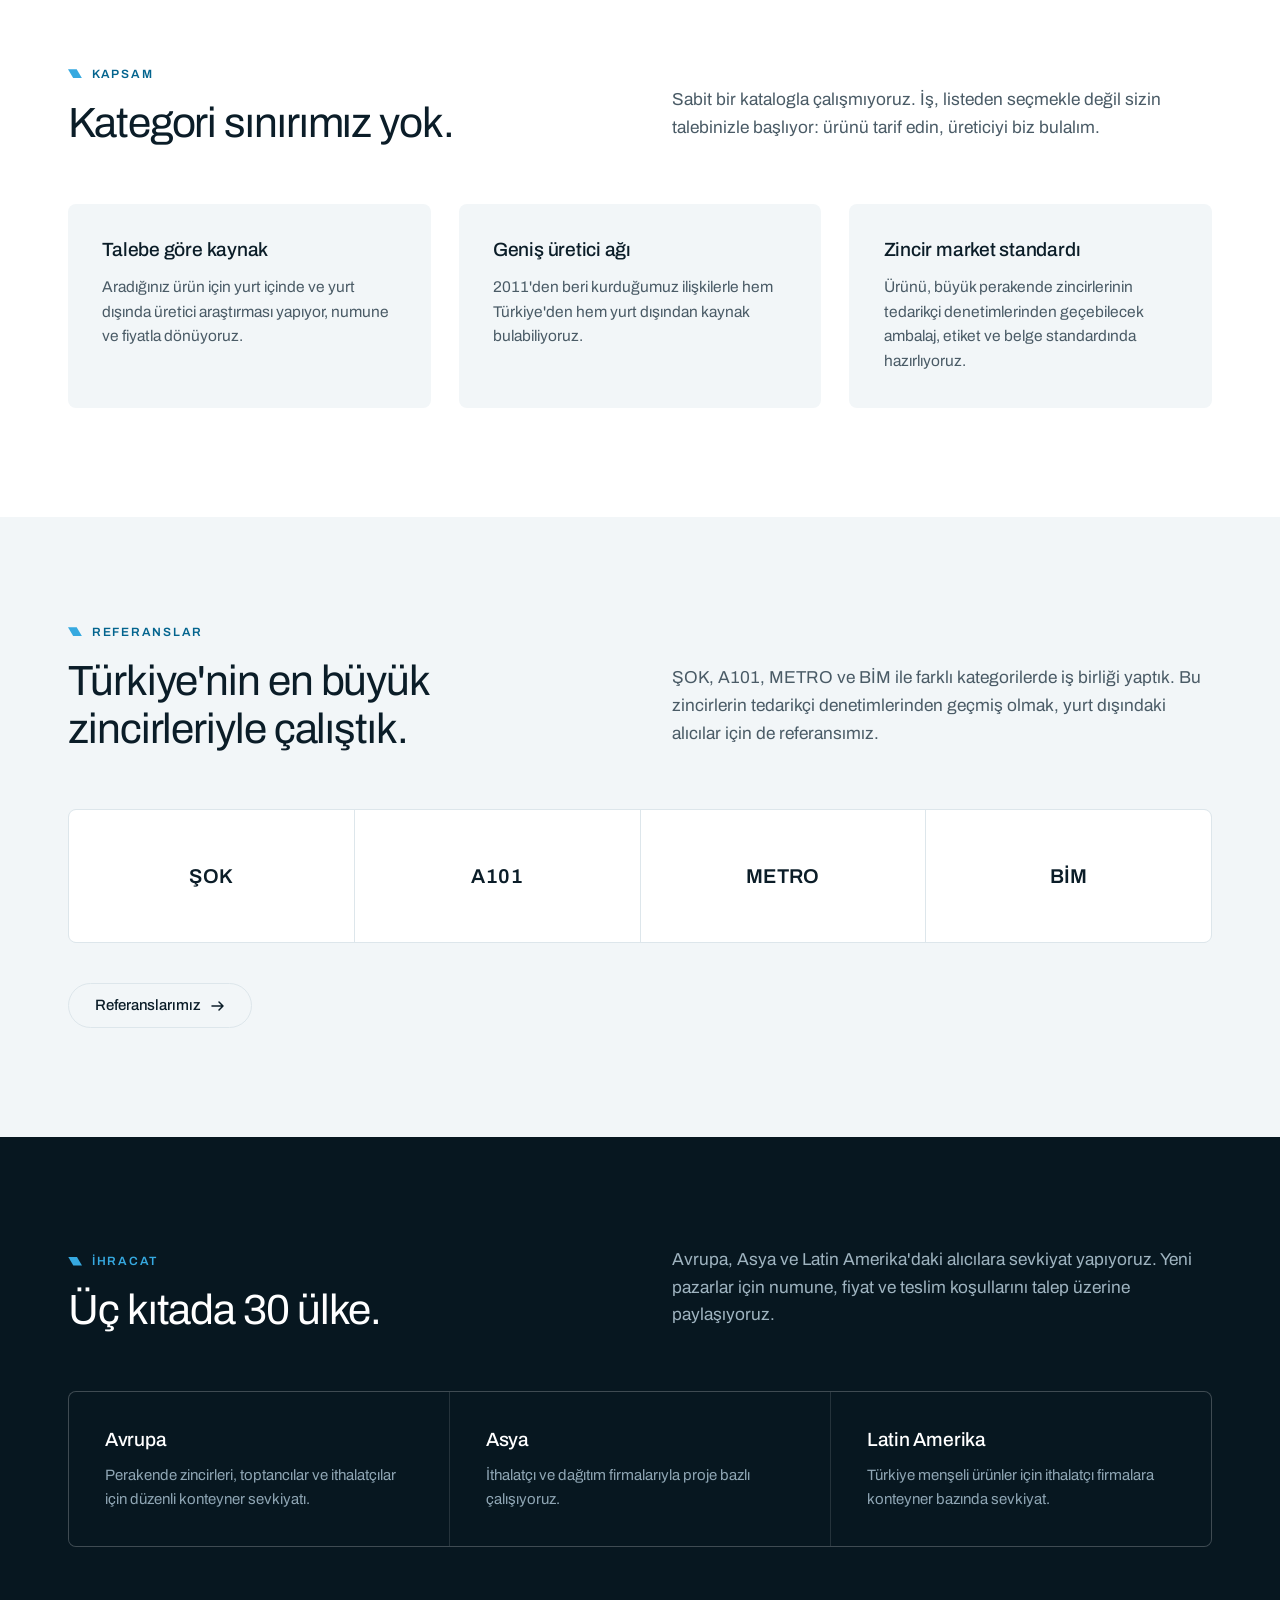
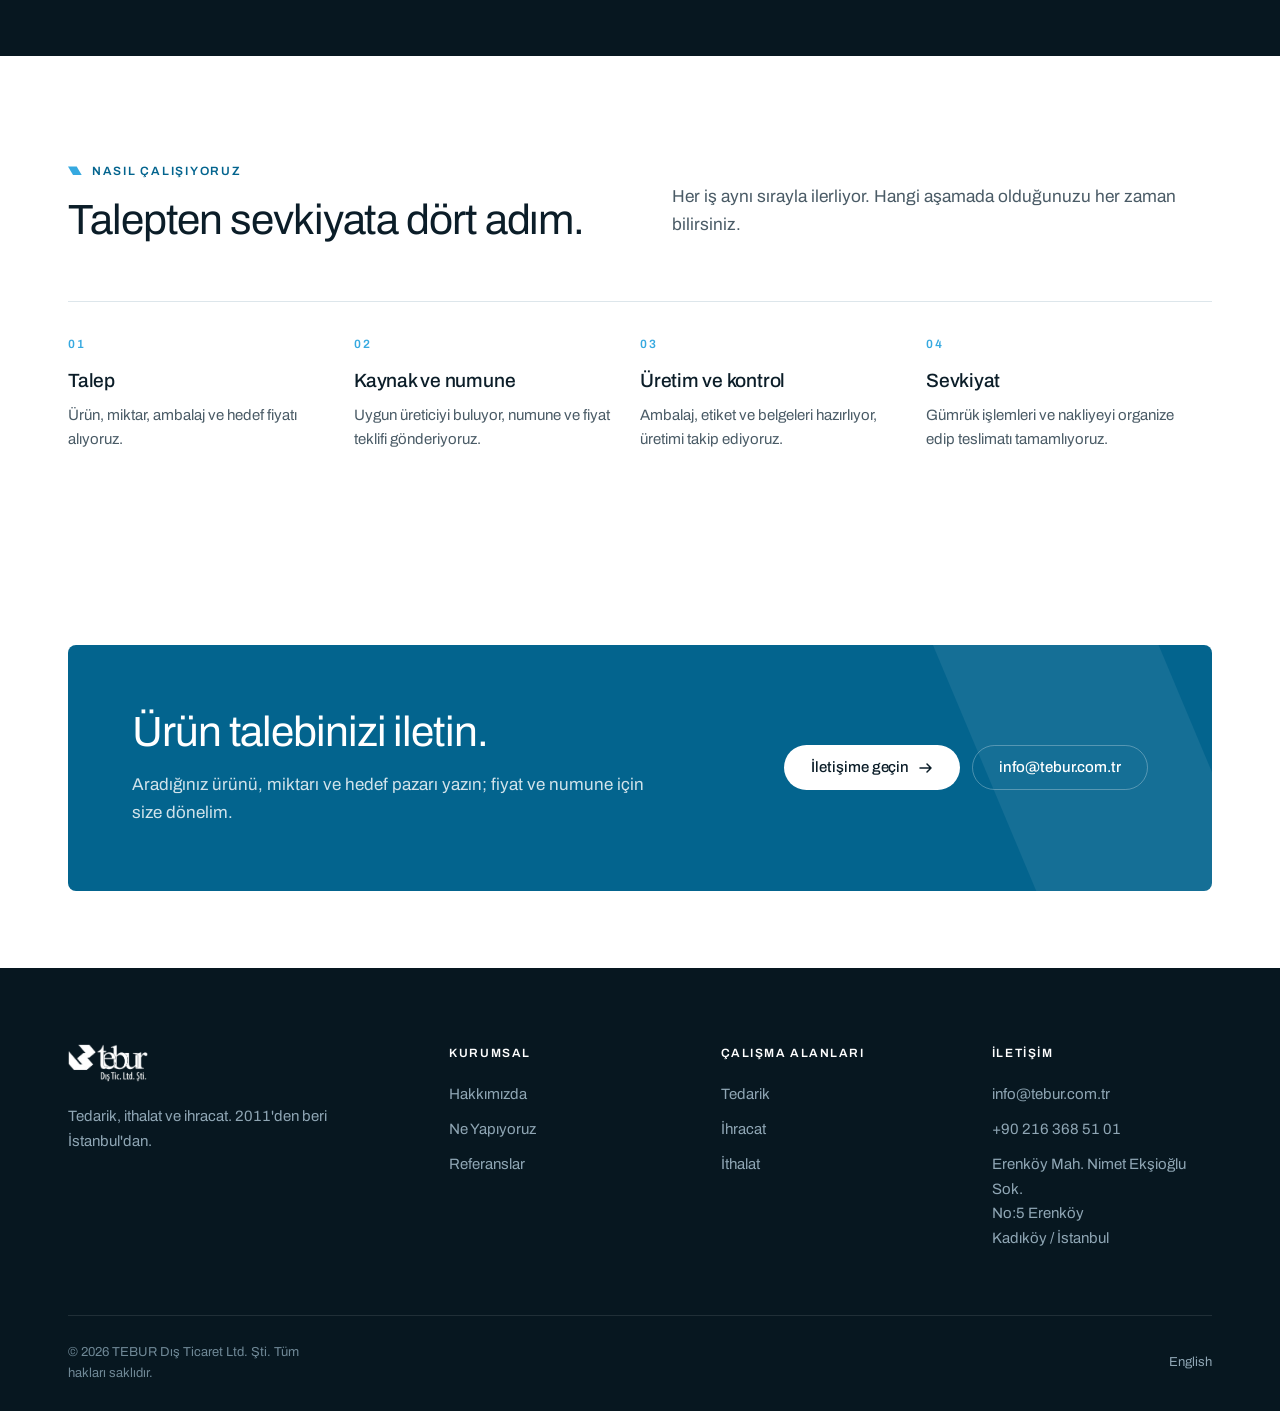
==== commit 6cdce217: "Musteri geri bildirimi: adres, iletisim ve kapsam guncellemesi - Adres Erenkoy Mah. Nimet Eksioglu S" ====
--- a/index.html
+++ b/index.html
@@ -3,8 +3,8 @@
 <head>
 <meta charset="utf-8">
 <meta name="viewport" content="width=device-width, initial-scale=1">
-<title>TEBUR Dış Ticaret | Gıda ve Gıda Dışı Ürünlerde Tedarik ve İhracat</title>
-<meta name="description" content="2011'den beri Türkiye'nin önde gelen market zincirlerine gıda ve gıda dışı ürün tedarik ediyor, üç kıtada 30 ülkeye ihracat yapıyoruz.">
+<title>TEBUR Dış Ticaret | Tedarik, İthalat ve İhracat</title>
+<meta name="description" content="2011'den beri Türkiye'nin önde gelen perakende zincirlerine ürün tedarik ediyor, üç kıtada 30 ülkeye ihracat yapıyoruz. Kategori sınırımız yok.">
 <link rel="canonical" href="https://www.tebur.com.tr/">
 <link rel="alternate" hreflang="tr" href="https://www.tebur.com.tr/">
 <link rel="alternate" hreflang="en" href="https://www.tebur.com.tr/en/">
@@ -16,8 +16,8 @@
 <meta property="og:locale" content="tr_TR">
 <meta property="og:locale:alternate" content="en_US">
 <meta property="og:site_name" content="TEBUR Dış Ticaret">
-<meta property="og:title" content="TEBUR Dış Ticaret | Gıda ve Gıda Dışı Ürünlerde Tedarik ve İhracat">
-<meta property="og:description" content="Market zincirlerine ithal ve yerli ürün tedariki, üç kıtada 30 ülkeye ihracat.">
+<meta property="og:title" content="TEBUR Dış Ticaret | Tedarik, İthalat ve İhracat">
+<meta property="og:description" content="Perakende zincirlerine tedarik, üç kıtada 30 ülkeye ihracat. Talebe göre kaynak araştırması.">
 <meta property="og:url" content="https://www.tebur.com.tr/">
 <meta property="og:image" content="https://www.tebur.com.tr/assets/img/mark.png">
 <meta name="twitter:card" content="summary">
@@ -39,16 +39,15 @@
   "url": "https://www.tebur.com.tr/",
   "logo": "https://www.tebur.com.tr/assets/img/logo.png",
   "foundingDate": "2011",
-  "description": "Gıda ve gıda dışı kategorilerde tedarik, ithalat ve ihracat yapan dış ticaret şirketi.",
-  "email": "ftopcu@tebur.com.tr",
+  "description": "Tedarik, ithalat ve ihracat yapan dış ticaret şirketi.",
+  "email": "info@tebur.com.tr",
   "telephone": "+90 216 368 51 01",
   "faxNumber": "+90 216 368 51 02",
   "address": {
     "@type": "PostalAddress",
-    "streetAddress": "Antasya Residence, Saray Mah. Küçüksu Cad. No:64/A D.25",
-    "addressLocality": "Ümraniye",
+    "streetAddress": "Erenköy Mah. Nimet Ekşioğlu Sok. No:5",
+    "addressLocality": "Kadıköy",
     "addressRegion": "İstanbul",
-    "postalCode": "34768",
     "addressCountry": "TR"
   },
   "areaServed": ["Europe", "Asia", "Latin America", "Turkey"],
@@ -69,7 +68,6 @@
       <ul class="nav__list">
         <li><a href="hakkimizda.html">Hakkımızda</a></li>
         <li><a href="ne-yapiyoruz.html">Ne Yapıyoruz</a></li>
-        <li><a href="urunler.html">Ürünler</a></li>
         <li><a href="referanslar.html">Referanslar</a></li>
         <li><a href="iletisim.html">İletişim</a></li>
       </ul>
@@ -95,28 +93,43 @@
     <div class="container hero__grid">
       <div>
         <p class="eyebrow">TEBUR Dış Ticaret · İstanbul</p>
-        <h1 class="display hero__title">Gıda ve gıda dışı ürünlerde tedarik ve dış ticaret.</h1>
-        <p class="lead hero__text">2011'den beri Türkiye'nin önde gelen market zincirlerine ithal ve yerli ürün tedarik ediyoruz. Birlikte çalıştığımız üreticilerle Avrupa, Asya ve Latin Amerika'ya ihracat yapıyoruz.</p>
+        <h1 class="display hero__title">Aradığınız ürünü kaynağında buluyoruz.</h1>
+        <p class="lead hero__text">2011'den beri Türkiye'nin önde gelen perakende zincirlerine ithal ve yerli ürün tedarik ediyoruz. Birlikte çalıştığımız üreticilerle üç kıtada 30 ülkeye ihracat yapıyoruz. Kategori sınırımız yok; talep ne olursa olsun kaynak araştırmasıyla başlıyoruz.</p>
         <div class="btn-row hero__actions">
-          <a class="btn btn--primary" href="urunler.html">Ürün gruplarımız
+          <a class="btn btn--primary" href="ne-yapiyoruz.html">Ne yapıyoruz
             <svg width="14" height="14" viewBox="0 0 14 14" fill="none" aria-hidden="true"><path d="M1 7h11M8 3l4 4-4 4" stroke="currentColor" stroke-width="1.5" stroke-linecap="round" stroke-linejoin="round"/></svg>
           </a>
           <a class="btn btn--ghost" href="iletisim.html">Teklif isteyin</a>
         </div>
       </div>
 
-      <div class="hero__panel">
-        <div class="hero__panel-content">
-          <dl class="panel-stats">
-            <div><dt>Kuruluş</dt><dd>2011</dd></div>
-            <div><dt>İhracat</dt><dd>30 ülke</dd></div>
-            <div><dt>Bölge</dt><dd>3 kıta</dd></div>
-            <div><dt>Merkez</dt><dd>İstanbul</dd></div>
-          </dl>
-        </div>
-      </div>
-    </div>
-  </section>
+      <div class="hero__media">
+        <img src="assets/img/hero-liman.jpg" alt="Konteyner limanında istiflenmiş yük konteynerleri ve rıhtım vinci" width="1400" height="1050" fetchpriority="high">
+      </div>
+    </div>
+  </section>
+
+  <!-- Temel rakamlar -->
+  <div class="container">
+    <div class="stat-band reveal">
+      <div>
+        <span class="stat__value">2011</span>
+        <span class="stat__label">Kuruluş yılı</span>
+      </div>
+      <div>
+        <span class="stat__value">30</span>
+        <span class="stat__label">İhracat yaptığımız ülke</span>
+      </div>
+      <div>
+        <span class="stat__value">3</span>
+        <span class="stat__label">Avrupa, Asya, Latin Amerika</span>
+      </div>
+      <div>
+        <span class="stat__value">4</span>
+        <span class="stat__label">Çalıştığımız büyük zincir market</span>
+      </div>
+    </div>
+  </div>
 
   <!-- Ne yapıyoruz: iş modelini netleştirir -->
   <section class="section section--mist">
@@ -133,7 +146,7 @@
         <article class="card">
           <p class="card__index">01</p>
           <h3 class="h3">Zincir marketlere tedarik</h3>
-          <p>ŞOK, A101, METRO ve BİM'e gıda ve gıda dışı kategorilerde ürün tedarik ediyoruz. Ürünü kaynağından buluyor, ambalaj ve etiket dahil zincirin istediği standarda getiriyoruz.</p>
+          <p>ŞOK, A101, METRO ve BİM'e farklı kategorilerde ürün tedarik ediyoruz. Ürünü kaynağından buluyor, ambalaj ve etiket dahil zincirin istediği standarda getiriyoruz.</p>
           <a class="link-arrow" href="ne-yapiyoruz.html">Detaylar
             <svg width="14" height="14" viewBox="0 0 14 14" fill="none" aria-hidden="true"><path d="M1 7h11M8 3l4 4-4 4" stroke="currentColor" stroke-width="1.5" stroke-linecap="round" stroke-linejoin="round"/></svg>
           </a>
@@ -160,56 +173,30 @@
     </div>
   </section>
 
-  <!-- Ürün grupları: "ne satıyorsunuz" sorusunun cevabı -->
+  <!-- Kapsam: "sadece sunu satariz" algisini kirmak icin -->
   <section class="section">
     <div class="container">
       <div class="split reveal">
         <div>
-          <p class="eyebrow">Ürün grupları</p>
-          <h2 class="h2">Gıda ve gıda dışı, iki ana hat.</h2>
-        </div>
-        <p class="lead">Portföyümüz sabit bir katalog değil; talebe göre kaynak buluyoruz. Aşağıdakiler bugüne kadar en çok çalıştığımız kalemler.</p>
+          <p class="eyebrow">Kapsam</p>
+          <h2 class="h2">Kategori sınırımız yok.</h2>
+        </div>
+        <p class="lead">Sabit bir katalogla çalışmıyoruz. İş, listeden seçmekle değil sizin talebinizle başlıyor: ürünü tarif edin, üreticiyi biz bulalım.</p>
       </div>
 
       <div class="grid grid--3 mt-xl reveal">
         <article class="card card--flat">
-          <h3 class="h3">Paketli gıda</h3>
-          <p>Uzun raf ömürlü unlu mamuller ve atıştırmalıklar.</p>
-          <ul class="card__list">
-            <li>Bisküvi ve kurabiye</li>
-            <li>Çıtır çörek ve milföy</li>
-            <li>Kruvasan</li>
-            <li>Grissini ve çubuk kraker</li>
-          </ul>
-        </article>
-
+          <h3 class="h3">Talebe göre kaynak</h3>
+          <p>Aradığınız ürün için yurt içinde ve yurt dışında üretici araştırması yapıyor, numune ve fiyatla dönüyoruz.</p>
+        </article>
         <article class="card card--flat">
-          <h3 class="h3">Donmuş gıda</h3>
-          <p>Soğuk zincirle taşınan, fırınlanmaya hazır ürünler.</p>
-          <ul class="card__list">
-            <li>Çiğ milföy hamur</li>
-            <li>Ştrudel</li>
-            <li>Tatlı çörek ve poğaça</li>
-            <li>Fırınlanmaya hazır hamur işleri</li>
-          </ul>
-        </article>
-
+          <h3 class="h3">Geniş üretici ağı</h3>
+          <p>2011'den beri kurduğumuz ilişkilerle hem Türkiye'den hem yurt dışından kaynak bulabiliyoruz.</p>
+        </article>
         <article class="card card--flat">
-          <h3 class="h3">Gıda dışı ev ürünleri</h3>
-          <p>Market zincirlerinin dönemsel ev ve mutfak reyonları için.</p>
-          <ul class="card__list">
-            <li>Seramik sofra ürünleri</li>
-            <li>Cam saklama ve servis</li>
-            <li>Mutfak gereçleri</li>
-            <li>Ev bakım ürünleri</li>
-          </ul>
-        </article>
-      </div>
-
-      <div class="btn-row mt-l reveal">
-        <a class="btn btn--ghost" href="urunler.html">Tüm ürün gruplarını görün
-          <svg width="14" height="14" viewBox="0 0 14 14" fill="none" aria-hidden="true"><path d="M1 7h11M8 3l4 4-4 4" stroke="currentColor" stroke-width="1.5" stroke-linecap="round" stroke-linejoin="round"/></svg>
-        </a>
+          <h3 class="h3">Zincir market standardı</h3>
+          <p>Ürünü, büyük perakende zincirlerinin tedarikçi denetimlerinden geçebilecek ambalaj, etiket ve belge standardında hazırlıyoruz.</p>
+        </article>
       </div>
     </div>
   </section>
@@ -222,7 +209,7 @@
           <p class="eyebrow">Referanslar</p>
           <h2 class="h2">Türkiye'nin en büyük zincirleriyle çalıştık.</h2>
         </div>
-        <p class="lead">ŞOK, A101, METRO ve BİM ile farklı ürün gruplarında iş birliği yaptık. Bu zincirlerin tedarikçi denetimlerinden geçmiş olmak, yurt dışındaki alıcılar için de referansımız.</p>
+        <p class="lead">ŞOK, A101, METRO ve BİM ile farklı kategorilerde iş birliği yaptık. Bu zincirlerin tedarikçi denetimlerinden geçmiş olmak, yurt dışındaki alıcılar için de referansımız.</p>
       </div>
 
       <!-- Logo dosyalarını assets/img/logos/ içine koyduğunuzda otomatik olarak görünür.
@@ -256,11 +243,11 @@
       <ul class="regions mt-xl reveal">
         <li>
           <h3 class="h3">Avrupa</h3>
-          <p>Perakende zincirleri, toptancılar ve gıda ithalatçıları için paketli ve donmuş ürünler.</p>
+          <p>Perakende zincirleri, toptancılar ve ithalatçılar için düzenli konteyner sevkiyatı.</p>
         </li>
         <li>
           <h3 class="h3">Asya</h3>
-          <p>Gıda ve ev ürünlerinde ithalatçı ve dağıtım firmalarıyla çalışıyoruz.</p>
+          <p>İthalatçı ve dağıtım firmalarıyla proje bazlı çalışıyoruz.</p>
         </li>
         <li>
           <h3 class="h3">Latin Amerika</h3>
@@ -318,7 +305,7 @@
           <a class="btn btn--light" href="iletisim.html">İletişime geçin
             <svg width="14" height="14" viewBox="0 0 14 14" fill="none" aria-hidden="true"><path d="M1 7h11M8 3l4 4-4 4" stroke="currentColor" stroke-width="1.5" stroke-linecap="round" stroke-linejoin="round"/></svg>
           </a>
-          <a class="btn btn--outline-light" href="mailto:ftopcu@tebur.com.tr">ftopcu@tebur.com.tr</a>
+          <a class="btn btn--outline-light" href="mailto:info@tebur.com.tr">info@tebur.com.tr</a>
         </div>
       </div>
     </div>
@@ -331,7 +318,7 @@
     <div class="site-footer__grid">
       <div>
         <img class="footer-logo" src="assets/img/logo-white.png" alt="TEBUR Dış Ticaret Ltd. Şti." width="793" height="376">
-        <p>Gıda ve gıda dışı kategorilerde tedarik, ithalat ve ihracat. 2011'den beri İstanbul'dan.</p>
+        <p>Tedarik, ithalat ve ihracat. 2011'den beri İstanbul'dan.</p>
       </div>
 
       <div>
@@ -344,20 +331,20 @@
       </div>
 
       <div>
-        <h2>Ürünler</h2>
+        <h2>Çalışma alanları</h2>
         <ul class="footer-links">
-          <li><a href="urunler.html#paketli-gida">Paketli gıda</a></li>
-          <li><a href="urunler.html#donmus-gida">Donmuş gıda</a></li>
-          <li><a href="urunler.html#gida-disi">Gıda dışı ev ürünleri</a></li>
+          <li><a href="ne-yapiyoruz.html#tedarik">Tedarik</a></li>
+          <li><a href="ne-yapiyoruz.html#ihracat">İhracat</a></li>
+          <li><a href="ne-yapiyoruz.html#ithalat">İthalat</a></li>
         </ul>
       </div>
 
       <div>
         <h2>İletişim</h2>
         <ul class="footer-links">
-          <li><a href="mailto:ftopcu@tebur.com.tr">ftopcu@tebur.com.tr</a></li>
+          <li><a href="mailto:info@tebur.com.tr">info@tebur.com.tr</a></li>
           <li><a href="tel:+902163685101">+90 216 368 51 01</a></li>
-          <li>Antasya Residence, Saray Mah.<br>Küçüksu Cad. No:64/A D.25<br>34768 Ümraniye / İstanbul</li>
+          <li>Erenköy Mah. Nimet Ekşioğlu Sok.<br>No:5 Erenköy<br>Kadıköy / İstanbul</li>
         </ul>
       </div>
     </div>
--- a/assets/css/style.css
+++ b/assets/css/style.css
@@ -361,66 +361,18 @@
 .hero__text { margin-top: 26px; max-width: 46ch; }
 .hero__actions { margin-top: 38px; }
 
-/* Logodaki chevron geometrisinden türetilmiş dekoratif panel */
-.hero__panel {
+/* Hero görseli */
+.hero__media {
   position: relative;
   aspect-ratio: 4 / 3.15;
   border-radius: var(--radius-lg);
-  background: linear-gradient(152deg, var(--deep) 0%, #0A78A8 46%, var(--blue) 100%);
   overflow: hidden;
-  display: flex;
-  align-items: flex-end;
-  padding: clamp(24px, 2.6vw, 38px);
-}
-.hero__panel::before {
-  content: "";
-  position: absolute;
-  inset: 0;
-  background-image:
-    repeating-linear-gradient(135deg,
-      rgba(255,255,255,0.09) 0px, rgba(255,255,255,0.09) 2px,
-      rgba(255,255,255,0) 2px, rgba(255,255,255,0) 22px);
-}
-.hero__panel::after {
-  content: "";
-  position: absolute;
-  right: -14%;
-  top: -18%;
-  width: 72%;
-  aspect-ratio: 1;
-  background: rgba(255,255,255,0.10);
-  clip-path: polygon(0 0, 58% 0, 100% 100%, 42% 100%);
-}
-.hero__panel-content { position: relative; z-index: 1; width: 100%; }
-
-.panel-stats {
-  list-style: none;
-  display: grid;
-  grid-template-columns: repeat(2, minmax(0, 1fr));
-  gap: 1px;
-  background: rgba(255,255,255,0.22);
-  border: 1px solid rgba(255,255,255,0.22);
-  border-radius: var(--radius);
-  overflow: hidden;
-}
-.panel-stats > div {
-  background: rgba(3, 80, 116, 0.42);
-  backdrop-filter: blur(2px);
-  padding: 20px 20px 18px;
-}
-.panel-stats dt {
-  font-size: 0.6875rem;
-  font-weight: 600;
-  letter-spacing: 0.12em;
-  text-transform: uppercase;
-  color: rgba(255,255,255,0.72);
-}
-.panel-stats dd {
-  margin: 6px 0 0;
-  font-size: clamp(1.5rem, 2.4vw, 2rem);
-  line-height: 1.1;
-  letter-spacing: -0.03em;
-  color: #fff;
+  background: var(--mist);
+}
+.hero__media img {
+  width: 100%;
+  height: 100%;
+  object-fit: cover;
 }
 
 /* --- İstatistik şeridi -------------------------------------------------- */
@@ -773,7 +725,7 @@
 
 @media (max-width: 1080px) {
   .hero__grid { grid-template-columns: 1fr; gap: 44px; }
-  .hero__panel { aspect-ratio: 16 / 8; }
+  .hero__media { aspect-ratio: 16 / 8; }
   .hero__title { max-width: 18ch; }
   .site-footer__grid { grid-template-columns: repeat(2, minmax(0, 1fr)); }
   .site-footer__grid > :first-child { grid-column: 1 / -1; }
@@ -825,8 +777,7 @@
   .stat-band { grid-template-columns: 1fr; }
   .stat-band > div { border-left: 0; padding-left: 0; }
   .stat-band > div + div { border-top: 1px solid var(--line); }
-  .hero__panel { aspect-ratio: auto; }
-  .panel-stats { grid-template-columns: 1fr; }
+  .hero__media { aspect-ratio: 4 / 3; }
   .btn { width: 100%; justify-content: center; }
   .btn-row { flex-direction: column; align-items: stretch; }
 }
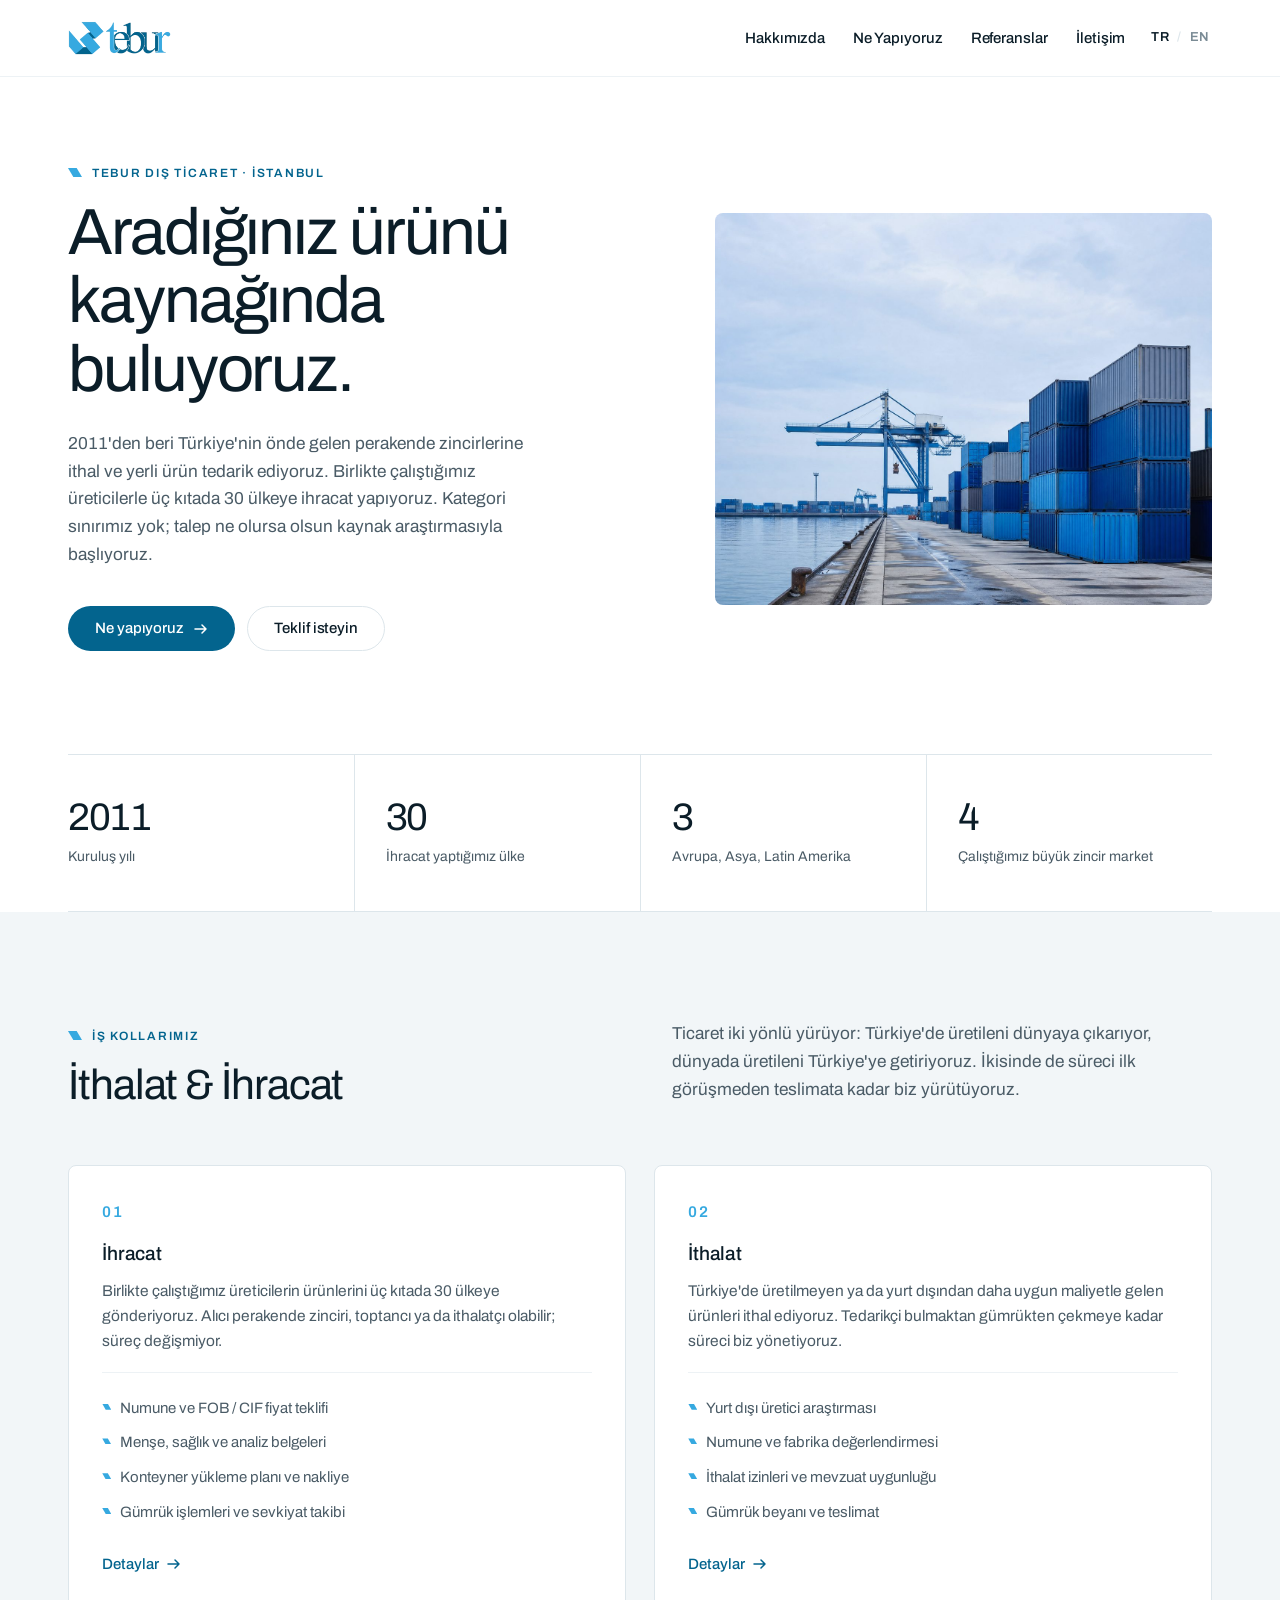
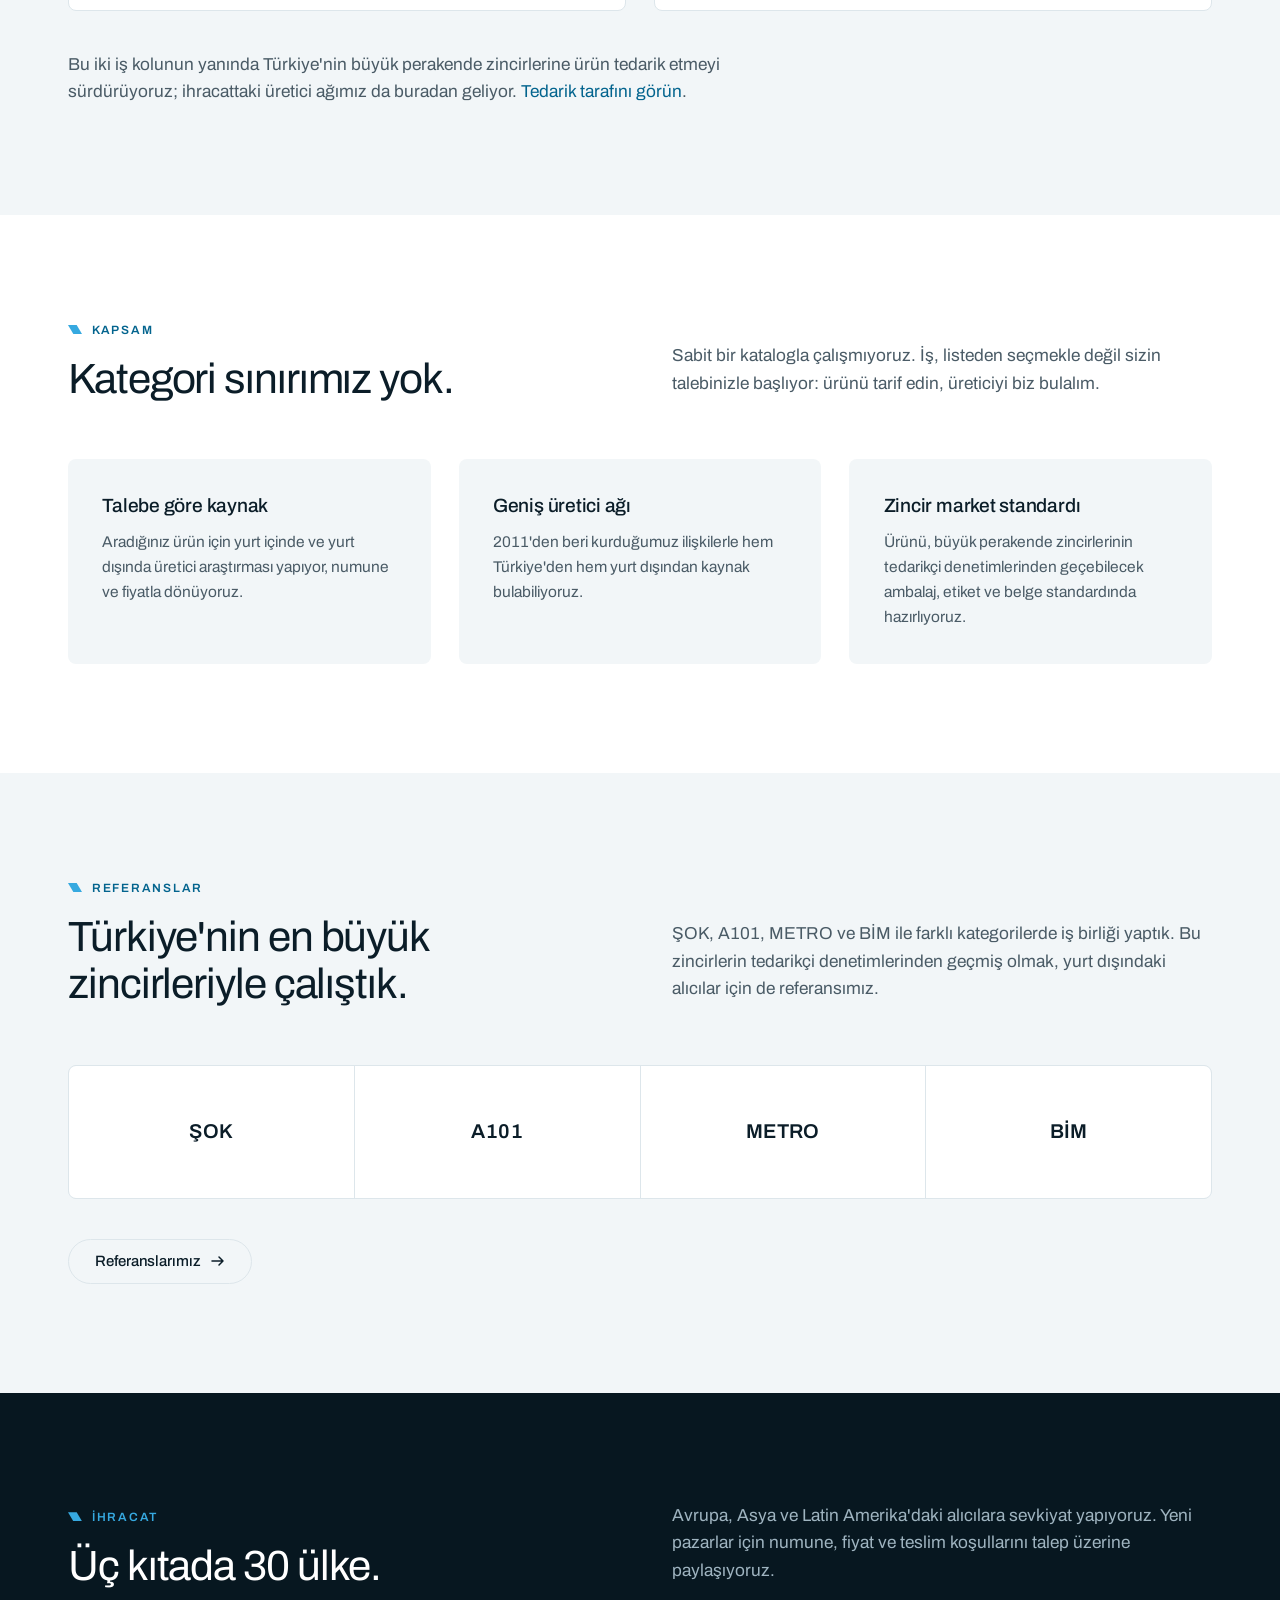
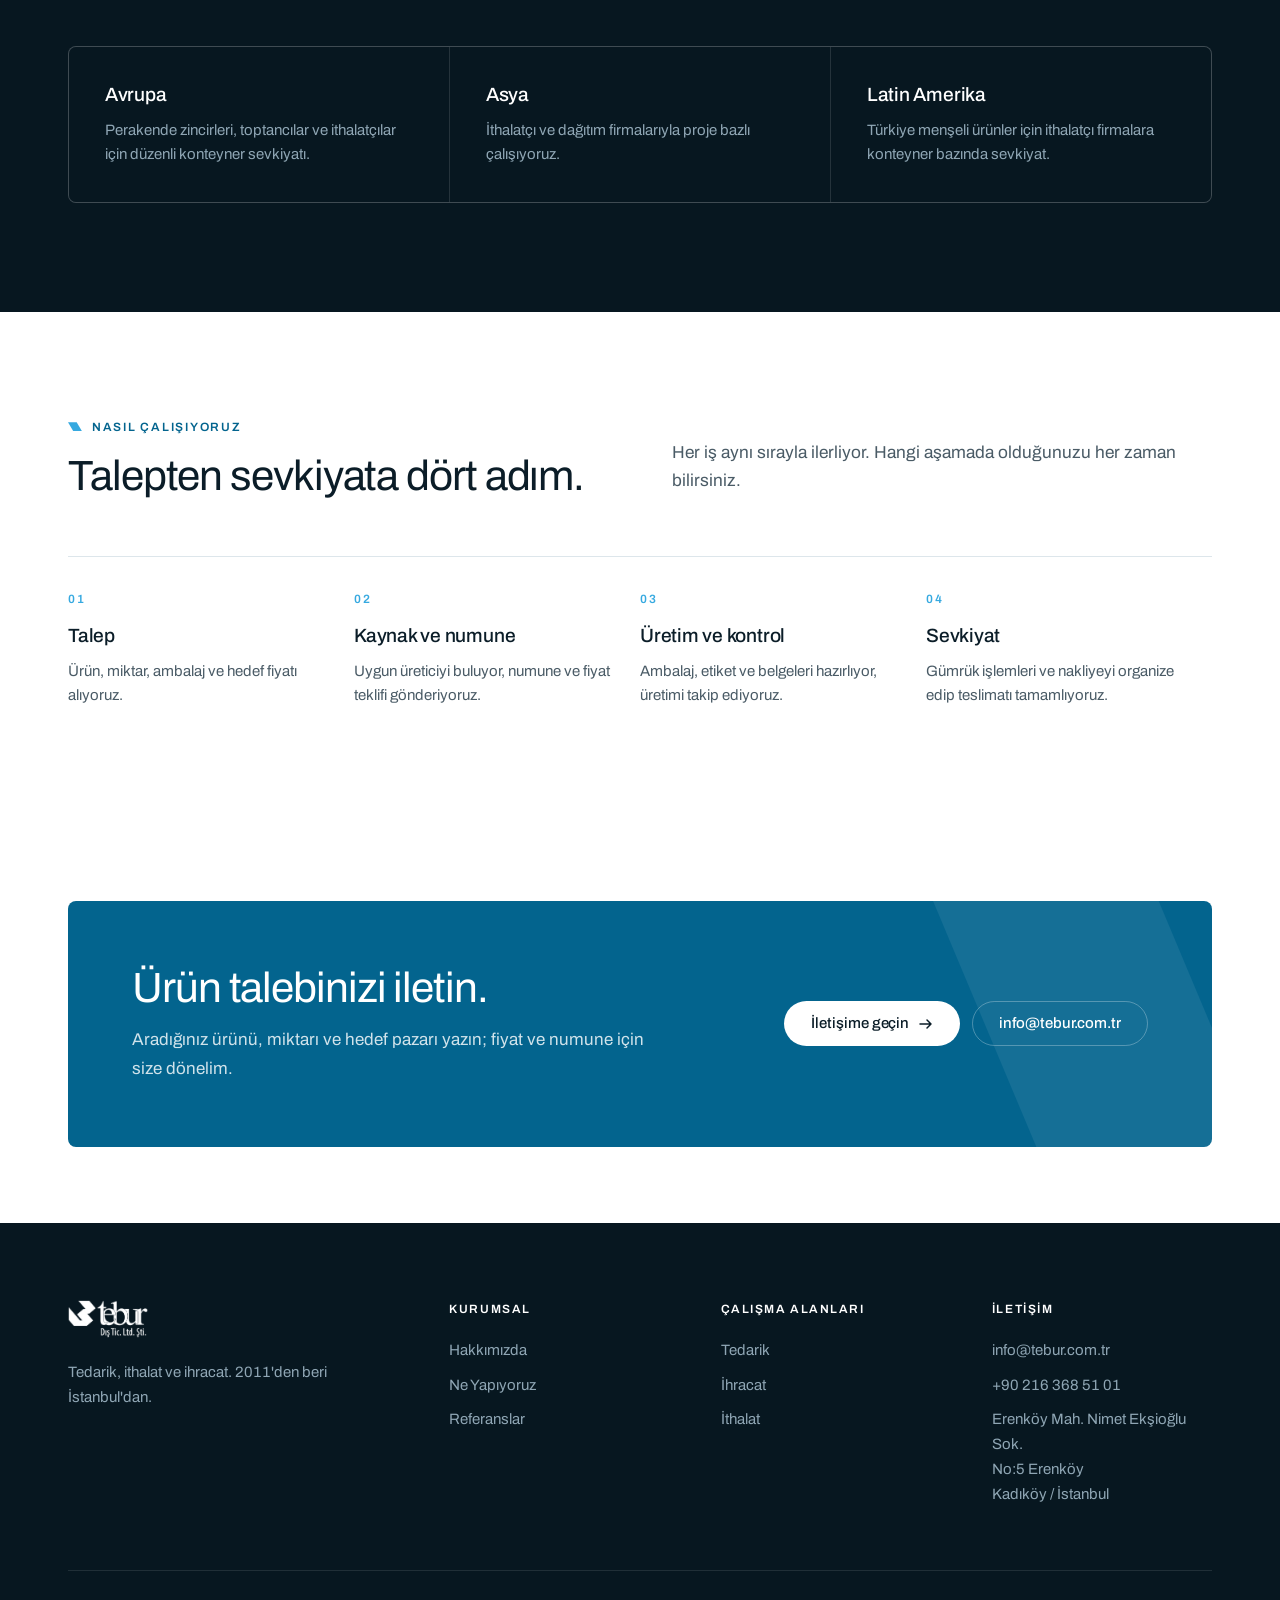
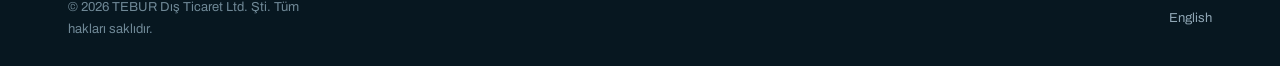
==== commit b275a1cc: "Ana sayfa: is kollari bolumu ithalat-ihracat odakli hale getirildi Baslik "Ithalat & Ihracat" oldu, " ====
--- a/index.html
+++ b/index.html
@@ -131,45 +131,50 @@
     </div>
   </div>
 
-  <!-- Ne yapıyoruz: iş modelini netleştirir -->
+  <!-- Iki yonlu ticaret: asil is kolu -->
   <section class="section section--mist">
     <div class="container">
       <div class="split reveal">
         <div>
-          <p class="eyebrow">Ne yapıyoruz</p>
-          <h2 class="h2">Üç iş kolunda çalışıyoruz.</h2>
-        </div>
-        <p class="lead">Tedarik, ihracat ve ithalat. Üçü de aynı işe çıkıyor: doğru ürünü doğru fiyata bulmak ve söz verilen tarihte teslim etmek.</p>
-      </div>
-
-      <div class="grid grid--3 mt-xl reveal">
+          <p class="eyebrow">İş kollarımız</p>
+          <h2 class="h2">İthalat &amp; İhracat</h2>
+        </div>
+        <p class="lead">Ticaret iki yönlü yürüyor: Türkiye'de üretileni dünyaya çıkarıyor, dünyada üretileni Türkiye'ye getiriyoruz. İkisinde de süreci ilk görüşmeden teslimata kadar biz yürütüyoruz.</p>
+      </div>
+
+      <div class="grid grid--2 mt-xl reveal">
         <article class="card">
           <p class="card__index">01</p>
-          <h3 class="h3">Zincir marketlere tedarik</h3>
-          <p>ŞOK, A101, METRO ve BİM'e farklı kategorilerde ürün tedarik ediyoruz. Ürünü kaynağından buluyor, ambalaj ve etiket dahil zincirin istediği standarda getiriyoruz.</p>
-          <a class="link-arrow" href="ne-yapiyoruz.html">Detaylar
+          <h3 class="h3">İhracat</h3>
+          <p>Birlikte çalıştığımız üreticilerin ürünlerini üç kıtada 30 ülkeye gönderiyoruz. Alıcı perakende zinciri, toptancı ya da ithalatçı olabilir; süreç değişmiyor.</p>
+          <ul class="card__list">
+            <li>Numune ve FOB / CIF fiyat teklifi</li>
+            <li>Menşe, sağlık ve analiz belgeleri</li>
+            <li>Konteyner yükleme planı ve nakliye</li>
+            <li>Gümrük işlemleri ve sevkiyat takibi</li>
+          </ul>
+          <a class="link-arrow" href="ne-yapiyoruz.html#ihracat">Detaylar
             <svg width="14" height="14" viewBox="0 0 14 14" fill="none" aria-hidden="true"><path d="M1 7h11M8 3l4 4-4 4" stroke="currentColor" stroke-width="1.5" stroke-linecap="round" stroke-linejoin="round"/></svg>
           </a>
         </article>
 
         <article class="card">
           <p class="card__index">02</p>
-          <h3 class="h3">İhracat</h3>
-          <p>Birlikte çalıştığımız üreticilerin ürünlerini Avrupa, Asya ve Latin Amerika'daki alıcılara gönderiyoruz. Bugüne kadar 30 ülkeye sevkiyat yaptık.</p>
-          <a class="link-arrow" href="ne-yapiyoruz.html">Detaylar
+          <h3 class="h3">İthalat</h3>
+          <p>Türkiye'de üretilmeyen ya da yurt dışından daha uygun maliyetle gelen ürünleri ithal ediyoruz. Tedarikçi bulmaktan gümrükten çekmeye kadar süreci biz yönetiyoruz.</p>
+          <ul class="card__list">
+            <li>Yurt dışı üretici araştırması</li>
+            <li>Numune ve fabrika değerlendirmesi</li>
+            <li>İthalat izinleri ve mevzuat uygunluğu</li>
+            <li>Gümrük beyanı ve teslimat</li>
+          </ul>
+          <a class="link-arrow" href="ne-yapiyoruz.html#ithalat">Detaylar
             <svg width="14" height="14" viewBox="0 0 14 14" fill="none" aria-hidden="true"><path d="M1 7h11M8 3l4 4-4 4" stroke="currentColor" stroke-width="1.5" stroke-linecap="round" stroke-linejoin="round"/></svg>
           </a>
         </article>
-
-        <article class="card">
-          <p class="card__index">03</p>
-          <h3 class="h3">İthalat</h3>
-          <p>Türkiye'de üretilmeyen ya da fiyat avantajı olan ürünleri yurt dışından getiriyoruz. Tedarikçi seçimi, gümrük ve lojistik süreçlerini biz yürütüyoruz.</p>
-          <a class="link-arrow" href="ne-yapiyoruz.html">Detaylar
-            <svg width="14" height="14" viewBox="0 0 14 14" fill="none" aria-hidden="true"><path d="M1 7h11M8 3l4 4-4 4" stroke="currentColor" stroke-width="1.5" stroke-linecap="round" stroke-linejoin="round"/></svg>
-          </a>
-        </article>
-      </div>
+      </div>
+
+      <p class="lead mt-l reveal" style="max-width:74ch">Bu iki iş kolunun yanında Türkiye'nin büyük perakende zincirlerine ürün tedarik etmeyi sürdürüyoruz; ihracattaki üretici ağımız da buradan geliyor. <a href="ne-yapiyoruz.html#tedarik">Tedarik tarafını görün</a>.</p>
     </div>
   </section>
 
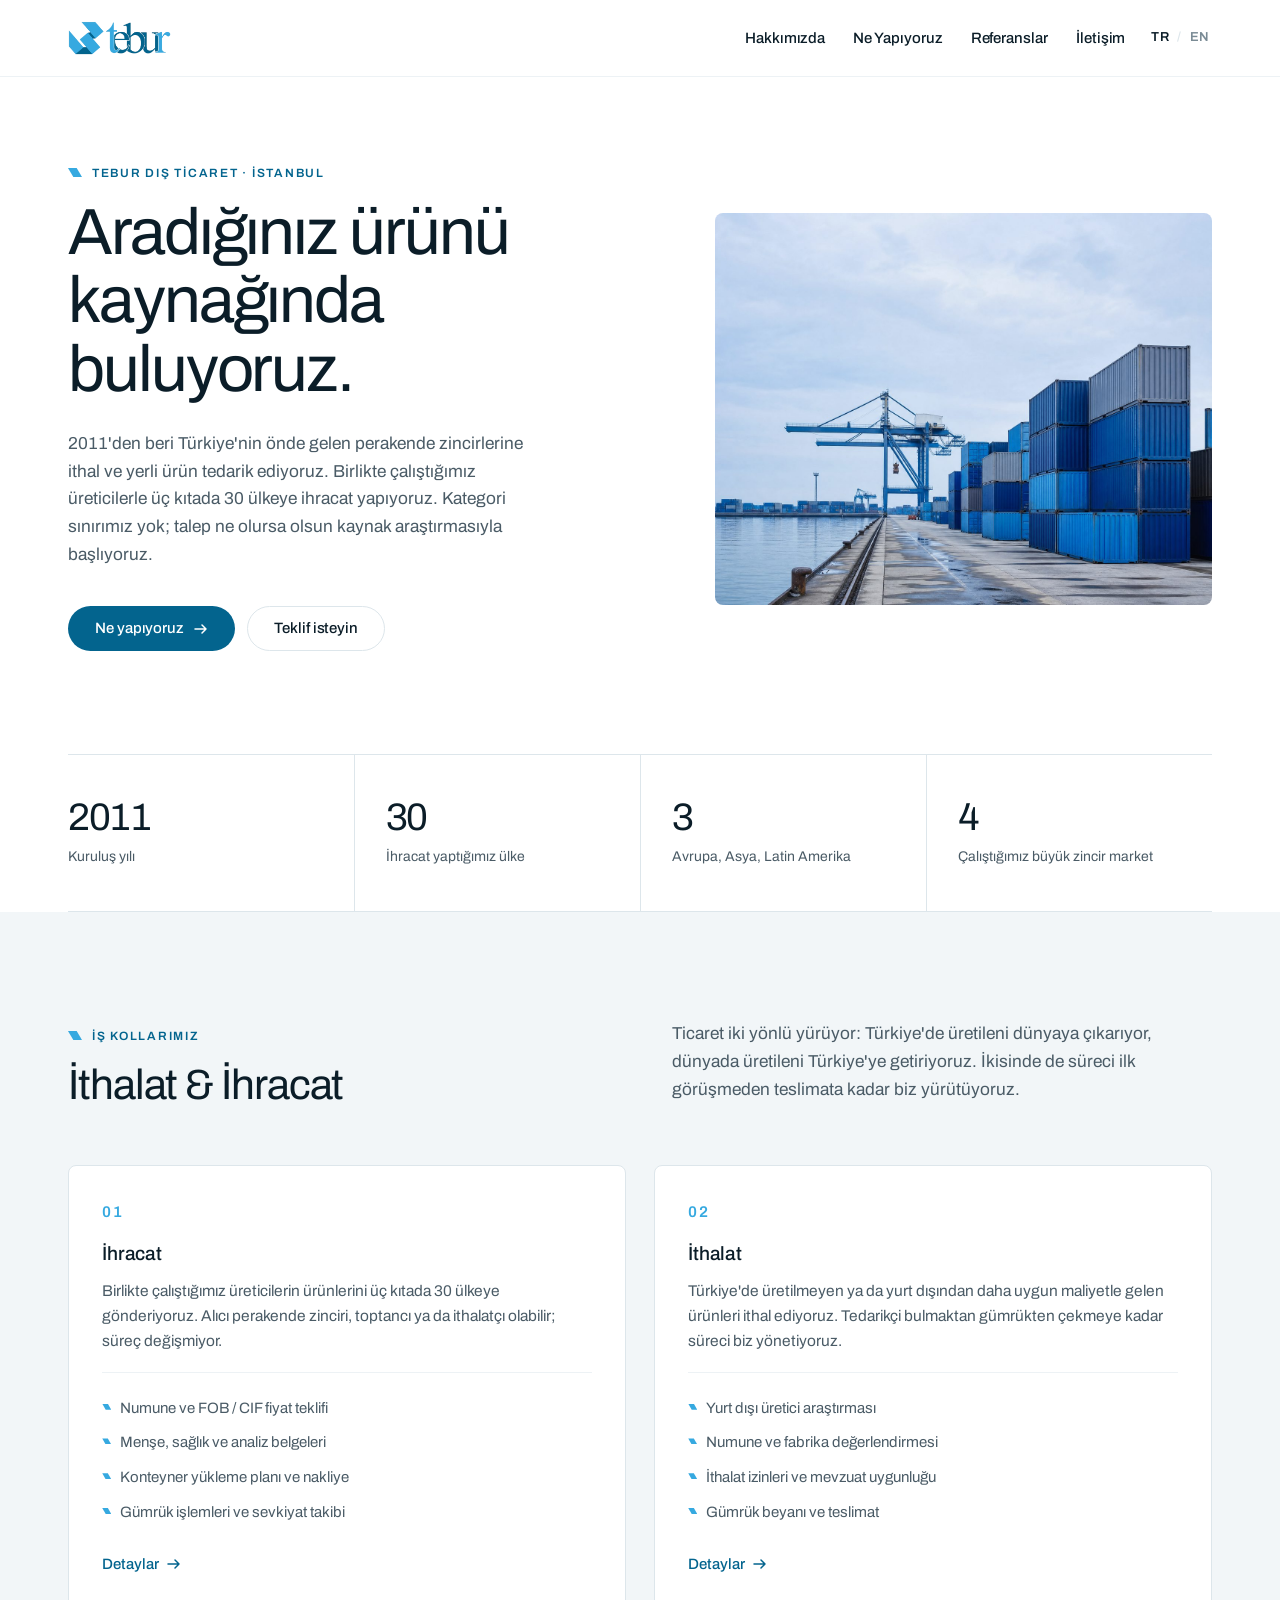
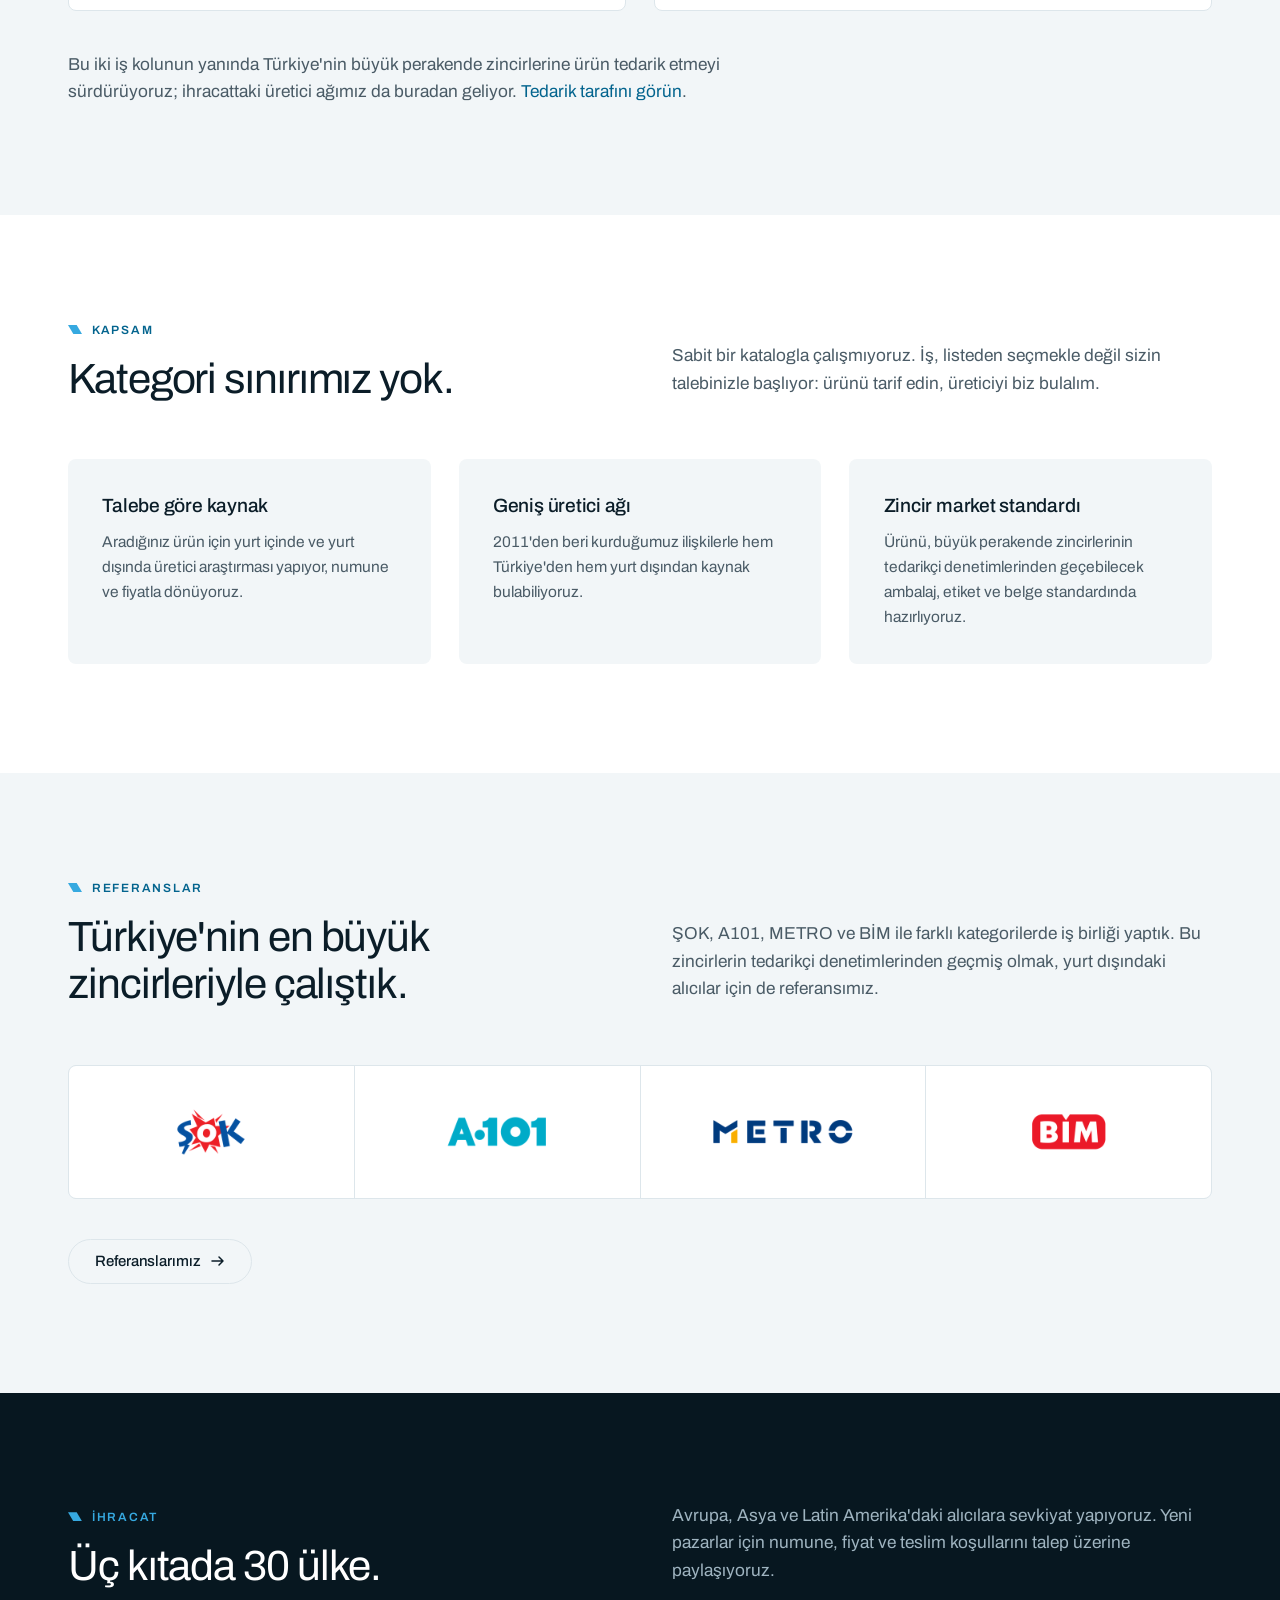
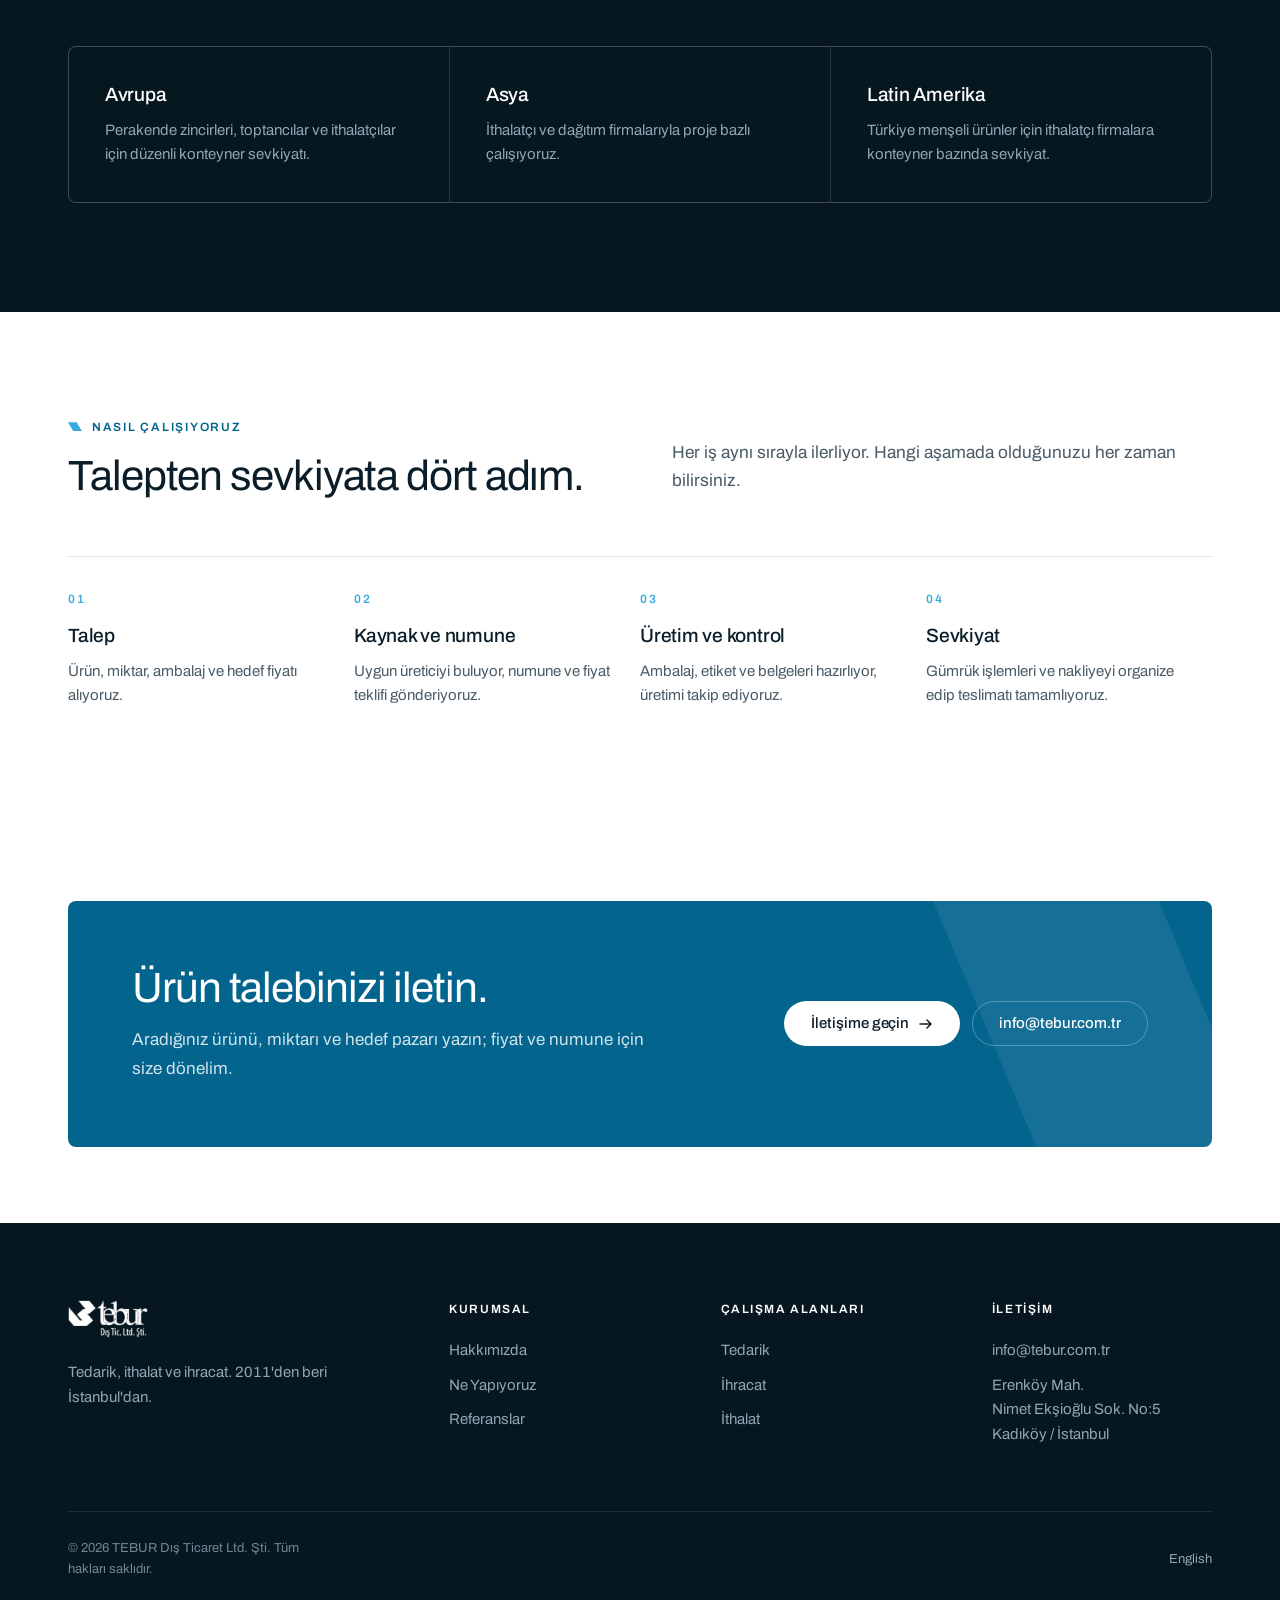
==== commit 5cff128f: "Adres bicimi duzeltildi, telefon numarasi kaldirildi Footer'da adres uc satira ayrildi ve "Erenkoy" " ====
--- a/index.html
+++ b/index.html
@@ -41,7 +41,6 @@
   "foundingDate": "2011",
   "description": "Tedarik, ithalat ve ihracat yapan dış ticaret şirketi.",
   "email": "info@tebur.com.tr",
-  "telephone": "+90 216 368 51 01",
   "faxNumber": "+90 216 368 51 02",
   "address": {
     "@type": "PostalAddress",
@@ -348,8 +347,7 @@
         <h2>İletişim</h2>
         <ul class="footer-links">
           <li><a href="mailto:info@tebur.com.tr">info@tebur.com.tr</a></li>
-          <li><a href="tel:+902163685101">+90 216 368 51 01</a></li>
-          <li>Erenköy Mah. Nimet Ekşioğlu Sok.<br>No:5 Erenköy<br>Kadıköy / İstanbul</li>
+          <li>Erenköy Mah.<br>Nimet Ekşioğlu Sok. No:5<br>Kadıköy / İstanbul</li>
         </ul>
       </div>
     </div>
--- a/assets/css/style.css
+++ b/assets/css/style.css
@@ -505,14 +505,12 @@
 }
 .refs li:hover { background: var(--mist); }
 .refs img {
-  max-height: 46px;
+  height: 56px;
   width: auto;
   object-fit: contain;
-  filter: grayscale(1);
-  opacity: 0.72;
-  transition: filter 0.28s var(--ease), opacity 0.28s var(--ease);
-}
-.refs li:hover img { filter: grayscale(0); opacity: 1; }
+  transition: transform 0.3s var(--ease);
+}
+.refs li:hover img { transform: scale(1.04); }
 /* Logo dosyası yoksa markanın adı tipografik olarak görünür */
 .refs__name {
   font-size: 1.25rem;
